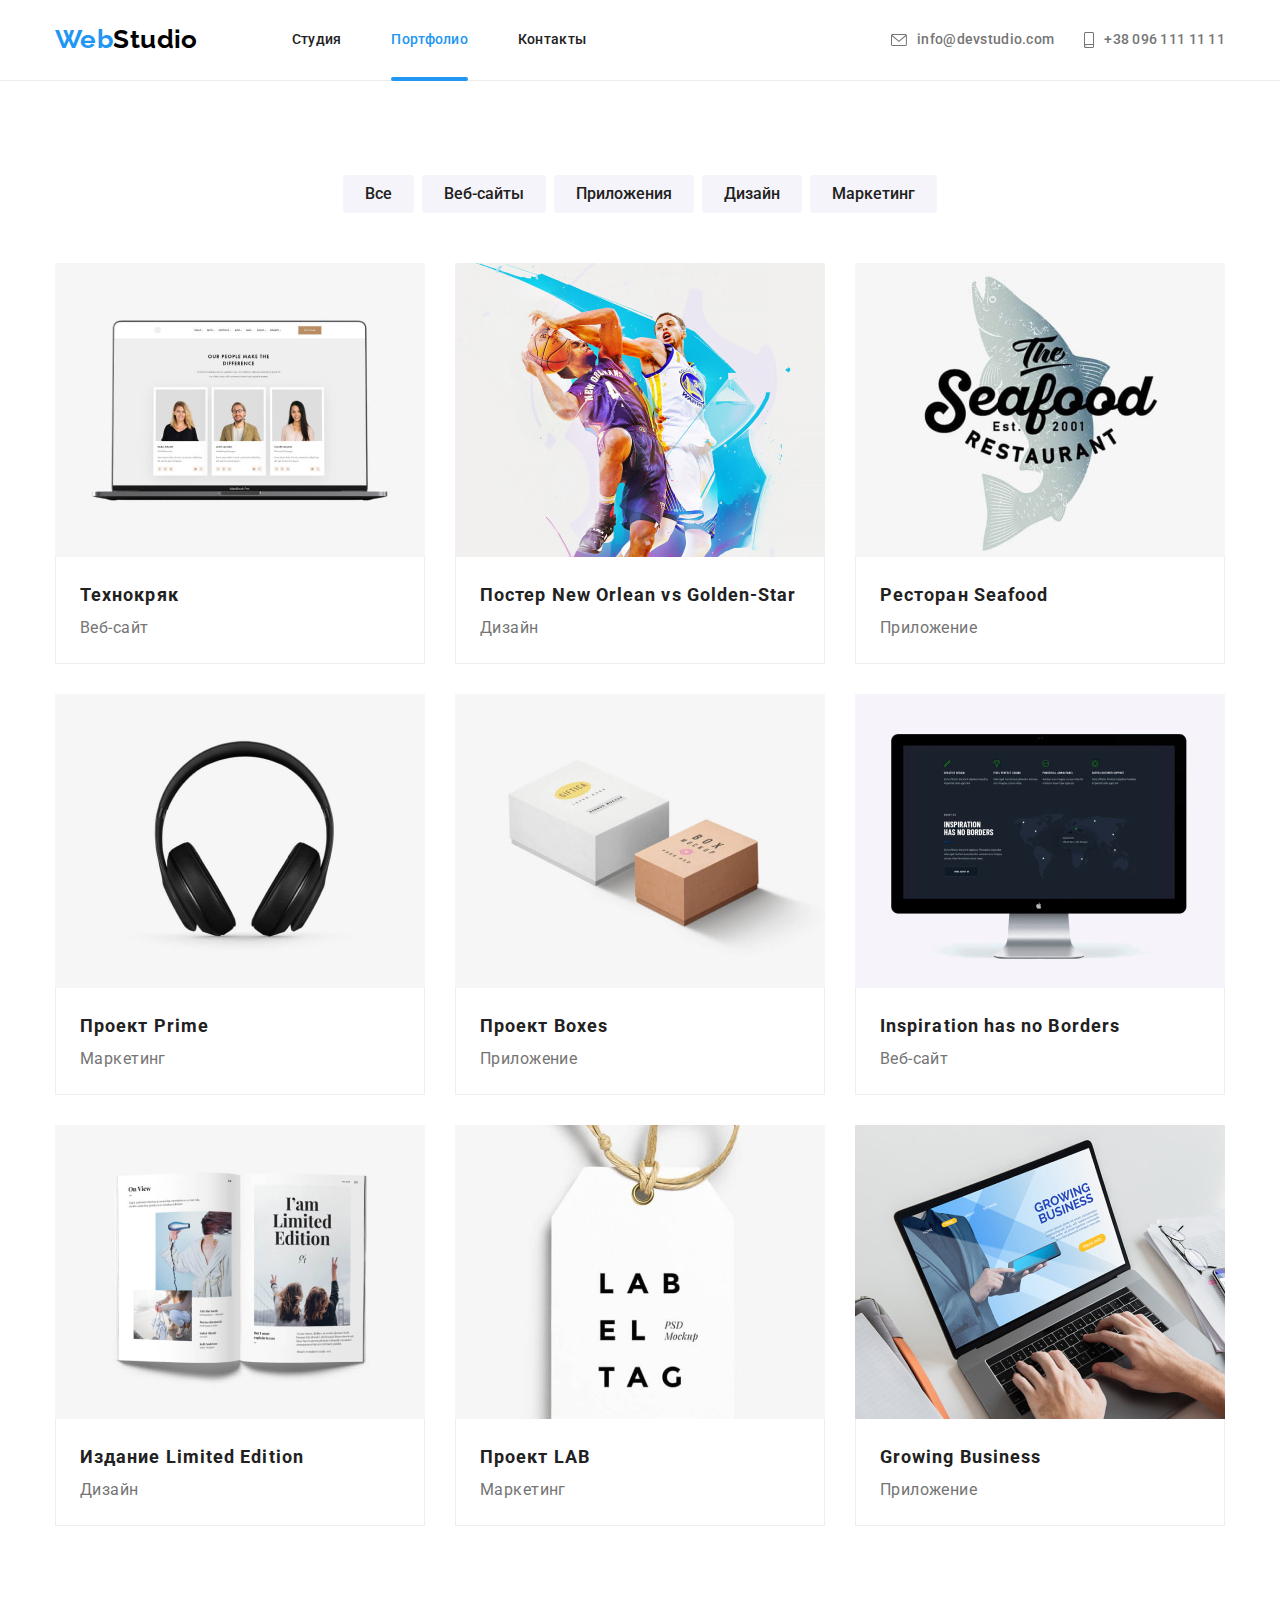
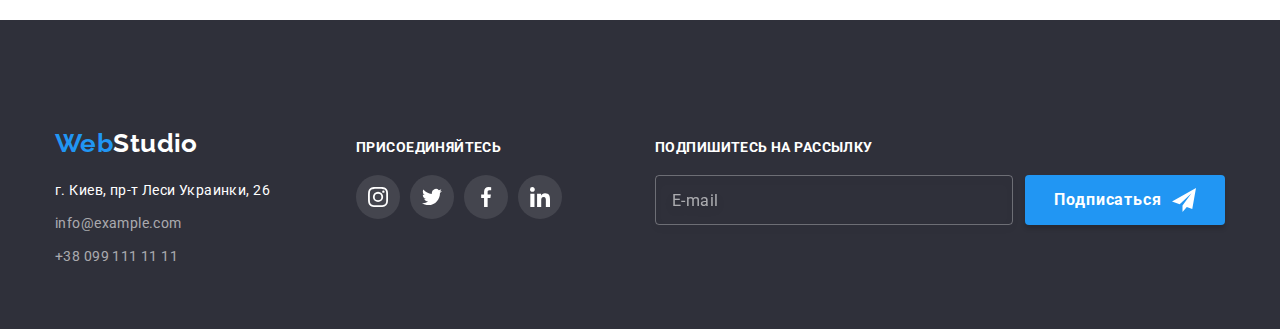
==== portfolio.html @ 142574bc "Initial commit" ====
<!DOCTYPE html>
<html lang="ru">
<head>
    <meta charset="UTF-8">
    <meta http-equiv="X-UA-Compatible" content="IE=edge">
    <meta name="viewport" content="width=device-width, initial-scale=1.0">
    <title>Portfolio</title>

    <link rel="preconnect" href="https://fonts.googleapis.com">
    <link rel="preconnect" href="https://fonts.gstatic.com" crossorigin>
    <link href="https://fonts.googleapis.com/css2?family=Raleway:wght@700&family=Roboto:wght@400;500;700;900&display=swap"
        rel="stylesheet">
    <link rel="stylesheet" href="https://cdnjs.cloudflare.com/ajax/libs/modern-normalize/1.1.0/modern-normalize.min.css">
    <link rel="stylesheet" href="./css/main.min.css">
</head>
<body>
        <!-- Header -->
        <header class="page-header">
            <div class="container">
                <nav class="nav">
                    <a href="./" class="logo" lang="en"><span class="logo__accent">Web</span>Studio</a>
                    <!-- modile modal -->
                    <button class="menu-button is-open" type="button" aria-expanded="false" aria-controls="menu-container"
                        data-menu-button>
                        <svg width="40" height="40" aria-label="переключатель мобильного меню">
                            <use class="icon-cross" href="./images/icons.svg#icon-menu"></use>
                            <use class="icon-menu" href="./images/icons.svg#icon-cross"></use>
                        </svg>
                    </button>
        
                    <div class="menu-container" id="menu-container" data-menu>
                        <ul class="site-nav">
                            <li class="site-nav__item"><a href="./" class="site-nav__link">Студия</a>
                            </li>
                            <li class="site-nav__item"><a href="./portfolio.html" class="site-nav__link site-nav__link--active">Портфолио</a></li>
                            <li class="site-nav__item"><a href="" class="site-nav__link">Контакты</a></li>
                        </ul>
                        <!-- Contact-navigation -->
                        <ul class="contact-nav">
                            <li class="contact-nav__item">
                                <a href="tel:+380961111111" class="contact-nav__link">
                                    <svg class="contact-nav__icon" width="10" height="16">
                                        <use href="./images/icons.svg#icon-smartphone"></use>
                                    </svg>
                                    +38 096 111 11 11
                                </a>
                            </li>
                            <li class="contact-nav__item">
                                <a href="mailto:info@devstudio.com" class="contact-nav__link">
                                    <svg class="contact-nav__icon" width="16" height="12">
                                        <use href="./images/icons.svg#icon-envelope"></use>
                                    </svg>
                                    info@devstudio.com
                                </a>
                            </li>
        
                        </ul>
        
                        <!-- Mobile social navigation -->
                        <ul class="mobile-social-nav">
                            <li class="mobile-social-nav__item">
                                <a class="mobile-social-nav__link" href="">Instagram</a>
                                <svg class="mobile-social-nav__line" width="1" height="22" fill="none"
                                    xmlns="http://www.w3.org/2000/svg">
                                    <path stroke="#212121" stroke-opacity=".2" d="M.5 0v22" />
                                </svg>
                            </li>
                            <li class="mobile-social-nav__item">
                                <a class="mobile-social-nav__link" href="">Twitter</a>
                                <svg class="mobile-social-nav__line" width="1" height="22" fill="none"
                                    xmlns="http://www.w3.org/2000/svg">
                                    <path stroke="#212121" stroke-opacity=".2" d="M.5 0v22" />
                                </svg>
                            </li>
                            <li class="mobile-social-nav__item">
                                <a class="mobile-social-nav__link" href="">Facebook</a>
                                <svg class="mobile-social-nav__line" width="1" height="22" fill="none"
                                    xmlns="http://www.w3.org/2000/svg">
                                    <path stroke="#212121" stroke-opacity=".2" d="M.5 0v22" />
                                </svg>
                            </li>
                            <li class="mobile-social-nav__item">
                                <a class="mobile-social-nav__link" href="">LinkedIn</a>
        
                            </li>
                        </ul>
                    </div>
                </nav>
        
        
            </div>
        </header>
        
        
        <!-- Main -->
        <main>
            <section class="section">
                <div class="container">
                    <h2 class="section__title visually-hidden">Портфолио</h2>
                    
                    <!-- Filters -->
                    <ul class="filters">
                        <li class="filters__item"><button type="button" class="portfolio-button ">Все</button></li>
                        <li class="filters__item"><button type="button" class="portfolio-button">Веб-сайты</button></li>
                        <li class="filters__item"><button type="button" class="portfolio-button">Приложения</button></li>
                        <li class="filters__item"><button type="button" class="portfolio-button">Дизайн</button></li>
                        <li class="filters__item"><button type="button" class="portfolio-button">Маркетинг</button></li>
                    </ul>
                    
                    <!-- Projects -->
                    <!-- 1-3 -->
                    <ul class="portfolio">
                        <li class="portfolio__item">
                            <a href="" class="portfolio__link">
                                <div class="portfolio__thumb">
                                    <img srcset="
                                    ./images/portfolio/1-3/P1-370.jpg 370w,
                                    ./images/portfolio/1-3/P1-740.jpg 740w,
                                    ./images/portfolio/1-3/P1-354.jpg 354w,
                                    ./images/portfolio/1-3/P1-708.jpg 708w,
                                    ./images/portfolio/1-3/P1-450.jpg 450w,
                                    ./images/portfolio/1-3/P1-900.jpg 900w"
                                    src="./images/portfolio/1-3/P1-370.jpg" alt="Технокряк"
                                    sizes="(min-width:1200px) 370px, (min-width:768px) 354px,(min-width:480px) 450px, 100vw"
                                    class="portfolio__img"
                                    >

                                    <div class="portfolio__overlay">
                                        <p class="portfolio__content">Технокряк это современная площадка распространения коронавируса. Компании используют
                                            эту платформу для цифрового
                                            шпионажа и атак на защищённые сервера конкурентов.</p>
                                    </div>
                                </div>
                               

                                <div class="portfolio__meta">
                                    <h3 class="portfolio__name">Технокряк</h3>
                                    <p class="portfolio__branch">Веб-сайт</p>
                               </div>  
                            </a>
                        </li>
                        
                        <li class="portfolio__item">
                            <a href="" class="portfolio__link">
                                <div class="portfolio__thumb">
                                    <img srcset="
                                    ./images/portfolio/1-3/P2-370.jpg 370w,
                                    ./images/portfolio/1-3/P2-740.jpg 740w,
                                    ./images/portfolio/1-3/P2-354.jpg 354w,
                                    ./images/portfolio/1-3/P2-708.jpg 708w,
                                    ./images/portfolio/1-3/P2-450.jpg 450w,
                                    ./images/portfolio/1-3/P2-900.jpg 900w"
                                    src="./images/portfolio/1-3/P2-370.jpg" alt="Постер New Orlean vs Golden Star"
                                    sizes="(min-width:1200px) 370px, (min-width:768px) 354px,(min-width:480px) 450px, 100vw"
                                    class="portfolio__img"
                                    >

                                    <div class="portfolio__overlay">
                                        <p class="portfolio__content">Постер New Orlean vs Golden Star</p>
                                    </div>
                                </div>

                                <div class="portfolio__meta">
                                    <h3 class="portfolio__name">Постер New Orlean vs Golden-Star</h3>
                                    <p class="portfolio__branch">Дизайн</p>
                                </div>
                            </a>
                        </li>

                        <li class="portfolio__item">
                            <a href="" class="portfolio__link">
                                <div class="portfolio__thumb">
                                    <img srcset="
                                    ./images/portfolio/1-3/P3-370.jpg 370w,
                                    ./images/portfolio/1-3/P3-740.jpg 740w,
                                    ./images/portfolio/1-3/P3-354.jpg 354w,
                                    ./images/portfolio/1-3/P3-708.jpg 708w,
                                    ./images/portfolio/1-3/P3-450.jpg 450w,
                                    ./images/portfolio/1-3/P3-900.jpg 900w"
                                    src="./images/portfolio/1-3/P3-370.jpg" alt="Ресторан Seafood"
                                    sizes="(min-width:1200px) 370px, (min-width:768px) 354px,(min-width:480px) 450px, 100vw"
                                    class="portfolio__img"
                                    >
                                    
                                    <div class="portfolio__overlay">
                                        <p class="portfolio__content">Ресторан Seafood</p>
                                    </div>
                                </div>

                                <div class="portfolio__meta">
                                    <h3 class="portfolio__name">Ресторан Seafood</h3>
                                    <p class="portfolio__branch">Приложение</p>
                                </div> 
                            </a>
                        </li>

                        <!-- 4-6 -->
                        <li class="portfolio__item">
                            <a href="" class="portfolio__link">
                                <div class="portfolio__thumb">
                                    <img srcset="
                                    ./images/portfolio/4-6/P4-370.jpg 370w,
                                    ./images/portfolio/4-6/P4-740.jpg 740w,
                                    ./images/portfolio/4-6/P4-354.jpg 354w,
                                    ./images/portfolio/4-6/P4-708.jpg 708w,
                                    ./images/portfolio/4-6/P4-450.jpg 450w,
                                    ./images/portfolio/4-6/P4-900.jpg 900w"
                                    src="./images/portfolio/4-6/P4-370.jpg" alt="Проект Prime"
                                    sizes="(min-width:1200px) 370px, (min-width:768px) 354px,(min-width:480px) 450px, 100vw"
                                    class="portfolio__img"
                                    >
                                    
                                    <div class="portfolio__overlay">
                                        <p class="portfolio__content">Проект Prime</p>
                                    </div>
                                </div>

                                <div class="portfolio__meta">
                                    <h3 class="portfolio__name">Проект Prime</h3>
                                    <p class="portfolio__branch">Маркетинг</p>
                                </div>
                            </a>
                        </li>

                        <li class="portfolio__item">
                            <a href="" class="portfolio__link">
                                <div class="portfolio__thumb">
                                    <img srcset="
                                    ./images/portfolio/4-6/P5-370.jpg 370w,
                                    ./images/portfolio/4-6/P5-740.jpg 740w,
                                    ./images/portfolio/4-6/P5-354.jpg 354w,
                                    ./images/portfolio/4-6/P5-708.jpg 708w,
                                    ./images/portfolio/4-6/P5-450.jpg 450w,
                                    ./images/portfolio/4-6/P5-900.jpg 900w"
                                    src="./images/portfolio/4-6/P5-370.jpg" alt="Проект Boxes"
                                    sizes="(min-width:1200px) 370px, (min-width:768px) 354px,(min-width:480px) 450px, 100vw"
                                    class="portfolio__img"
                                    >
                                    
                                    <div class="portfolio__overlay">
                                        <p class="portfolio__content">Проект Boxes</p>
                                    </div>
                                </div>

                                <div class="portfolio__meta">
                                    <h3 class="portfolio__name">Проект Boxes</h3>
                                    <p class="portfolio__branch">Приложение</p>
                                </div>
                            </a>
                        </li>

                        <li class="portfolio__item">
                            <a href="" class="portfolio__link">
                                <div class="portfolio__thumb">
                                    <img srcset="
                                    ./images/portfolio/4-6/P6-370.jpg 370w,
                                    ./images/portfolio/4-6/P6-740.jpg 740w,
                                    ./images/portfolio/4-6/P6-354.jpg 354w,
                                    ./images/portfolio/4-6/P6-708.jpg 708w,
                                    ./images/portfolio/4-6/P6-450.jpg 450w,
                                    ./images/portfolio/4-6/P6-900.jpg 900w"
                                    src="./images/portfolio/4-6/P6-370.jpg" alt="Inspiration has no Borders"
                                    sizes="(min-width:1200px) 370px, (min-width:768px) 354px,(min-width:480px) 450px, 100vw"
                                    class="portfolio__img"
                                    >
                                    
                                    <div class="portfolio__overlay">
                                        <p class="portfolio__content">Inspiration has no Borders</p>
                                    </div>
                                </div>

                                <div class="portfolio__meta">
                                    <h3 class="portfolio__name">Inspiration has no Borders</h3>
                                    <p class="portfolio__branch">Веб-сайт</p>
                                </div>
                            </a>
                        </li>

                        <!-- 7-9 -->
                        <li class="portfolio__item">
                            <a href="" class="portfolio__link">
                                <div class="portfolio__thumb">
                                    <img srcset="
                                    ./images/portfolio/7-9/P7-370.jpg 370w,
                                    ./images/portfolio/7-9/P7-740.jpg 740w,
                                    ./images/portfolio/7-9/P7-354.jpg 354w,
                                    ./images/portfolio/7-9/P7-708.jpg 708w,
                                    ./images/portfolio/7-9/P7-450.jpg 450w,
                                    ./images/portfolio/7-9/P7-900.jpg 900w"
                                    src="./images/portfolio/7-9/P7-370.jpg" alt="Издание Limited Edition"
                                    sizes="(min-width:1200px) 370px, (min-width:768px) 354px,(min-width:480px) 450px, 100vw"
                                    class="portfolio__img"
                                    >
                                    
                                    <div class="portfolio__overlay">
                                        <p class="portfolio__content">Издание Limited Edition</p>
                                    </div>
                                </div>

                                <div class="portfolio__meta">
                                    <h3 class="portfolio__name">Издание Limited Edition</h3>
                                    <p class="portfolio__branch">Дизайн</p>
                                </div>
                            </a>
                        </li>

                        <li class="portfolio__item">
                            <a href="" class="portfolio__link">
                                <div class="portfolio__thumb">
                                    <img srcset="
                                    ./images/portfolio/7-9/P8-370.jpg 370w,
                                    ./images/portfolio/7-9/P8-740.jpg 740w,
                                    ./images/portfolio/7-9/P8-354.jpg 354w,
                                    ./images/portfolio/7-9/P8-708.jpg 708w,
                                    ./images/portfolio/7-9/P8-450.jpg 450w,
                                    ./images/portfolio/7-9/P8-900.jpg 900w"
                                    src="./images/portfolio/7-9/P8-370.jpg" alt="Проект LAB"
                                    sizes="(min-width:1200px) 370px, (min-width:768px) 354px,(min-width:480px) 450px, 100vw"
                                    class="portfolio__img"
                                    >
                                    
                                    <div class="portfolio__overlay">
                                        <p class="portfolio__content">Проект LAB</p>
                                    </div>
                                </div>

                                <div class="portfolio__meta">
                                    <h3 class="portfolio__name">Проект LAB</h3>
                                    <p class="portfolio__branch">Маркетинг</p>
                                </div>
                            </a>
                        </li>

                        <li class="portfolio__item">
                            <a href="" class="portfolio__link">
                                <div class="portfolio__thumb">
                                    <img srcset="
                                    ./images/portfolio/7-9/P9-370.jpg 370w,
                                    ./images/portfolio/7-9/P9-740.jpg 740w,
                                    ./images/portfolio/7-9/P9-354.jpg 354w,
                                    ./images/portfolio/7-9/P9-708.jpg 708w,
                                    ./images/portfolio/7-9/P9-450.jpg 450w,
                                    ./images/portfolio/7-9/P9-900.jpg 900w"
                                    src="./images/portfolio/7-9/P9-370.jpg" alt="Growing Business"
                                    sizes="(min-width:1200px) 370px, (min-width:768px) 354px,(min-width:480px) 450px, 100vw"
                                    class="portfolio__img"
                                    >
                                    
                                    <div class="portfolio__overlay">
                                        <p class="portfolio__content">Growing Business</p>
                                    </div>
                                </div>

                                <div class="portfolio__meta">
                                    <h3 class="portfolio__name">Growing Business</h3>
                                    <p class="portfolio__branch">Приложение</p>
                                </div>
                            </a>
                        </li>
                    </ul>
                </div>
             </section>
        </main>
        
        <!-- Footer -->
        <footer class="page-footer">
            <div class="container page-footer__container">
                <!-- Column-1 -->
                <div class="footer-column-address">
                    <a href="./" class="logo logo--inverse" lang="en">
                        <span class="logo__accent">Web</span>Studio
                    </a>
        
                    <address class="address">
                        <ul class="address__list">
                            <li class="address__item"><a href="https://goo.gl/maps/2UURq9KAm3fEJeZc8" target="_blank"
                                    rel="noopener noreferrer" class="address__link">г. Киев, пр-т Леси Украинки, 26</a></li>
                            <li class="address__item"><a href="mailto:info@example.com"
                                    class="address__link">info@example.com</a></li>
                            <li class="address__item"><a href="tel:+380991111111" class="address__link">+38 099 111 11 11</a>
                            </li>
                        </ul>
                    </address>
                </div>
                <!-- Column-2 -->
                <div class="footer-column-social">
                    <h2 class="footer-column__title">присоединяйтесь</h2>
                    <ul class="social-connect">
                        <!-- instagram -->
                        <li class="social-connect__item social-connect__item--darkmode">
                            <a href="" class="social-connect__link">
                                <svg class="social-connect__icon social-connect__icon--darkmode" width="20" height="20">
                                    <use href="./images/icons.svg#icon-instagram"></use>
                                </svg>
                            </a>
                        </li>
                        <!-- twitter -->
                        <li class="social-connect__item social-connect__item--darkmode">
                            <a href="" class="social-connect__link">
                                <svg class="social-connect__icon social-connect__icon--darkmode" width="20" height="20">
                                    <use href="./images/icons.svg#icon-twitter"></use>
                                </svg>
                            </a>
                        </li>
                        <!-- facebook -->
                        <li class="social-connect__item social-connect__item--darkmode">
                            <a href="" class="social-connect__link">
                                <svg class="social-connect__icon social-connect__icon--darkmode" width="20" height="20">
                                    <use href="./images/icons.svg#icon-facebook"></use>
                                </svg>
                            </a>
                        </li>
                        <!-- linkedin -->
                        <li class="social-connect__item social-connect__item--darkmode">
                            <a href="" class="social-connect__link">
                                <svg class="social-connect__icon social-connect__icon--darkmode" width="20" height="20">
                                    <use href="./images/icons.svg#icon-linkedin"></use>
                                </svg>
                            </a>
                        </li>
                    </ul>
                </div>
                <!-- Column-3 -->
                <div class="footer-column-form">
                    <h2 class="footer-column__title">Подпишитесь на рассылку</h2>
                    <form class="footer-form">
                        <label class="footer-form__field">
                            <input type="email" class="footer-form__input" name="E-mail" placeholder="E-mail">
                            <span class="footer-form__label visually-hidden">E-mail</span>
                        </label>
                        <button type="submit" class="form-button footer__form-button">
                            <span>Подписаться</span>
                            <svg class="form-button__icon form-button__icon--apend" width="24" height="24">
                                <use href="./images/icons.svg#icon-footer-form-send"></use>
                            </svg>
                        </button>
                    </form>
                </div>
            </div>
        </footer>
        <script src="./menu.js"></script>
</body>
</html>
---- css/main.min.css ----
body{font-family:Roboto,sans-serif;font-size:14px;line-height:1.71;letter-spacing:0.03em;color:#757575;background-color:#fff}h1,h2,h3,p{margin:0}img{display:block;min-width:100%;height:auto}.container{margin:0 auto;padding:0 15px}@media screen and (min-width: 480px){.container{width:480px}}@media screen and (min-width: 768px){.container{width:768px}}@media screen and (min-width: 1200px){.container{width:1200px}}.form-button,.menu-button,.modal__close-button,.portfolio-button{display:inline-block;font-family:inherit;cursor:pointer;border:none;border-radius:4px}.social-connect,.site-nav,.contact-nav,.mobile-social-nav,.features,.services,.team-card-set,.clients,.filters,.portfolio,.address__list{list-style:none;margin:0;padding:0}.social-connect__link,.site-nav__link,.contact-nav__link,.mobile-social-nav__link,.portfolio__link,.address__link{text-decoration:none;color:inherit}.visually-hidden{position:absolute;white-space:nowrap;width:1px;height:1px;overflow:hidden;border:0;padding:0;clip:rect(0 0 0 0);-webkit-clip-path:inset(50%);clip-path:inset(50%);margin:-1px}.form-button{margin-right:auto;margin-left:auto;padding:0;width:200px;height:50px;font-weight:700;font-size:16px;line-height:1.88;letter-spacing:0.06em;-webkit-box-shadow:0px 4px 4px rgba(0,0,0,0.15);box-shadow:0px 4px 4px rgba(0,0,0,0.15);color:#fff;background:#2196f3;-webkit-transition:background-color 250ms cubic-bezier(0.4, 0, 0.2, 1);transition:background-color 250ms cubic-bezier(0.4, 0, 0.2, 1)}.form-button:hover,.form-button:focus{background-color:#188ce8}.form-button--apend{margin-left:12px}.form-button--prepend{margin-right:12px}.form-button__icon{width:24px;height:24px;fill:#ffffff}.form-button__icon--prepend{margin-right:10px}.form-button__icon--apend{margin-left:10px}.social-connect{display:-webkit-box;display:-ms-flexbox;display:flex;-webkit-box-pack:center;-ms-flex-pack:center;justify-content:center}.social-connect__item{border-radius:50%;background-color:#fff;-webkit-transition:background-color 250ms cubic-bezier(0.4, 0, 0.2, 1);transition:background-color 250ms cubic-bezier(0.4, 0, 0.2, 1)}.social-connect__item:not(:last-child){margin-right:10px}.social-connect__item--darkmode{background-color:rgba(255,255,255,0.1)}.social-connect__item:hover,.social-connect__item:focus{background-color:#2196f3}.social-connect__link{display:block;height:100%;padding:12px}.social-connect__icon{display:block;fill:#afb1b8;-webkit-transition:fill 250ms cubic-bezier(0.4, 0, 0.2, 1);transition:fill 250ms cubic-bezier(0.4, 0, 0.2, 1)}.social-connect__icon--darkmode{fill:#ffffff}.social-connect__item:hover .social-connect__icon,.social-connect__item:focus .social-connect__icon{fill:#ffffff}.page-header{position:relative;border-bottom:1px solid #ececec;background-color:#fff}@media screen and (max-width: 767px){.nav{display:-webkit-box;display:-ms-flexbox;display:flex;-webkit-box-align:center;-ms-flex-align:center;align-items:center;height:60px}}@media screen and (min-width: 768px){.nav{display:-webkit-box;display:-ms-flexbox;display:flex;-webkit-box-align:center;-ms-flex-align:center;align-items:center}}.menu-button{display:block;padding:0;margin-left:auto;background-color:transparent;z-index:998}@media screen and (min-width: 768px){.menu-button{display:none}}.menu-button .icon-cross{display:none}.menu-button.is-open .icon-cross{display:block}.menu-button.is-open .icon-menu{display:none}@media screen and (max-width: 767px){.menu-container{display:none;position:absolute;top:0;left:0;width:100%;padding:48px 15px 48px 40px;background-color:#fff}.menu-container.is-open{display:block;z-index:996}}@media screen and (min-width: 768px){.menu-container{display:-webkit-box;display:-ms-flexbox;display:flex;-webkit-box-align:center;-ms-flex-align:center;align-items:center;margin-left:auto}}@media screen and (max-width: 767px){.site-nav{margin-bottom:302px}}@media screen and (min-width: 768px){.site-nav{display:-webkit-box;display:-ms-flexbox;display:flex}}@media screen and (max-width: 767px){.site-nav__item:not(:last-child){margin-bottom:32px}}@media screen and (min-width: 768px){.site-nav__item:not(:last-child){margin-right:50px}}.site-nav__link{display:block;font-weight:500;letter-spacing:0.02em;color:#212121;-webkit-transition:color 250ms cubic-bezier(0.4, 0, 0.2, 1);transition:color 250ms cubic-bezier(0.4, 0, 0.2, 1)}@media screen and (max-width: 767px){.site-nav__link{font-size:40px;line-height:1.18}}@media screen and (min-width: 768px){.site-nav__link{padding:32px 0;font-size:14px;line-height:1.14}}.site-nav__link:hover,.site-nav__link:focus{color:#2196f3}.site-nav__link--active{position:relative;color:#2196f3}@media screen and (min-width: 768px){.site-nav__link--active::after{position:absolute;bottom:-1px;left:0;content:'';min-width:100%;height:4px;background-color:#2196f3;border-radius:2px}}@media screen and (max-width: 767px){.contact-nav{margin-bottom:64px;margin-left:auto}}@media screen and (min-width: 768px){.contact-nav{display:-webkit-box;display:-ms-flexbox;display:flex;-webkit-box-orient:vertical;-webkit-box-direction:reverse;-ms-flex-direction:column-reverse;flex-direction:column-reverse;margin-left:84px}}@media screen and (min-width: 1200px){.contact-nav{-webkit-box-orient:horizontal;-webkit-box-direction:reverse;-ms-flex-direction:row-reverse;flex-direction:row-reverse;margin-left:305px}}@media screen and (max-width: 767px){.contact-nav__item:first-child{margin-bottom:32px}.contact-nav__item:first-child .contact-nav__link{color:#2196f3;font-size:34px;line-height:1.18}}@media screen and (min-width: 768px) and (max-width: 1199px){.contact-nav__item:first-child{margin-top:10px}}@media screen and (min-width: 1200px){.contact-nav__item:first-child{margin-left:30px}}.contact-nav__link{font-weight:500;letter-spacing:0.02em;-webkit-transition:color 250ms cubic-bezier(0.4, 0, 0.2, 1);transition:color 250ms cubic-bezier(0.4, 0, 0.2, 1)}@media screen and (max-width: 767px){.contact-nav__link{font-size:24px;line-height:1.17}}@media screen and (min-width: 768px){.contact-nav__link{display:-webkit-box;display:-ms-flexbox;display:flex;-webkit-box-align:center;-ms-flex-align:center;align-items:center;font-size:14px;line-height:1.14}}.contact-nav__link:hover,.contact-nav__link:focus{color:#2196f3}.contact-nav__icon{display:block;margin-right:10px;fill:currentColor}@media screen and (max-width: 767px){.contact-nav__icon{display:none}}.mobile-social-nav{display:-webkit-box;display:-ms-flexbox;display:flex}@media screen and (min-width: 768px){.mobile-social-nav{display:none}}.mobile-social-nav__item{display:-webkit-box;display:-ms-flexbox;display:flex;-webkit-box-align:center;-ms-flex-align:center;align-items:center}.mobile-social-nav__line{margin-right:10px;margin-left:10px}.mobile-social-nav__link{font-style:normal;font-weight:500;font-size:18px;line-height:1.22;letter-spacing:0.02em;color:#2196f3}.logo{display:inline-block;font-family:Raleway,sans-serif;font-weight:700;font-size:26px;line-height:1.2;text-decoration:none;color:#000000}.logo--inverse{color:#ffffff}.logo__accent{color:#2196f3}.hero{padding:118px 0;text-align:center;background-color:#2f303a}@media screen and (min-width: 1200px){.hero{padding:200px 0}}.hero__overlay{margin:0 auto;background-image:-webkit-gradient(linear, left top, right top, from(rgba(47,48,58,0.4)), to(rgba(47,48,58,0.4))),url(../images/hero/hero-480.jpg);background-image:linear-gradient(to right, rgba(47,48,58,0.4), rgba(47,48,58,0.4)),url(../images/hero/hero-480.jpg);background-repeat:no-repeat;background-position:center;background-size:cover}@media screen and (min-device-pixel-ratio: 2), screen and (-webkit-min-device-pixel-ratio: 2), screen and (min-resolution: 192dpi), screen and (min-resolution: 2dppx){.hero__overlay{background-image:-webkit-gradient(linear, left top, right top, from(rgba(47,48,58,0.4)), to(rgba(47,48,58,0.4))),url(../images/hero/hero-480@2x.jpg);background-image:linear-gradient(to right, rgba(47,48,58,0.4), rgba(47,48,58,0.4)),url(../images/hero/hero-480@2x.jpg)}}@media screen and (min-width: 480px){.hero__overlay{max-width:768px;background-image:-webkit-gradient(linear, left top, right top, from(rgba(47,48,58,0.4)), to(rgba(47,48,58,0.4))),url(../images/hero/hero-768.jpg);background-image:linear-gradient(to right, rgba(47,48,58,0.4), rgba(47,48,58,0.4)),url(../images/hero/hero-768.jpg)}}@media screen and (min-width: 480px) and (min-device-pixel-ratio: 2), screen and (min-width: 480px) and (-webkit-min-device-pixel-ratio: 2), screen and (min-width: 480px) and (min-resolution: 192dpi), screen and (min-width: 480px) and (min-resolution: 2dppx){.hero__overlay{background-image:-webkit-gradient(linear, left top, right top, from(rgba(47,48,58,0.4)), to(rgba(47,48,58,0.4))),url(../images/hero/hero-768@2x.jpg);background-image:linear-gradient(to right, rgba(47,48,58,0.4), rgba(47,48,58,0.4)),url(../images/hero/hero-768@2x.jpg)}}@media screen and (min-width: 768px){.hero__overlay{max-width:1600px;background-image:-webkit-gradient(linear, left top, right top, from(rgba(47,48,58,0.4)), to(rgba(47,48,58,0.4))),url(../images/hero/hero-1200.jpg);background-image:linear-gradient(to right, rgba(47,48,58,0.4), rgba(47,48,58,0.4)),url(../images/hero/hero-1200.jpg)}}@media screen and (min-width: 768px) and (min-device-pixel-ratio: 2), screen and (min-width: 768px) and (-webkit-min-device-pixel-ratio: 2), screen and (min-width: 768px) and (min-resolution: 192dpi), screen and (min-width: 768px) and (min-resolution: 2dppx){.hero__overlay{background-image:-webkit-gradient(linear, left top, right top, from(rgba(47,48,58,0.4)), to(rgba(47,48,58,0.4))),url(../images/hero/hero-1200@2x.jpg);background-image:linear-gradient(to right, rgba(47,48,58,0.4), rgba(47,48,58,0.4)),url(../images/hero/hero-1200@2x.jpg)}}.hero__title{margin-bottom:30px;margin-right:auto;margin-left:auto;max-width:360px;font-weight:900;font-size:26px;line-height:1.62;letter-spacing:0.06em;text-transform:uppercase;color:#ffffff}@media screen and (min-width: 1200px){.hero__title{max-width:696px;font-size:44px;line-height:1.36}}.backdrop{position:fixed;left:0;top:0;width:100%;height:100%;background-color:rgba(0,0,0,0.2);opacity:1;-webkit-transition:opacity 250ms cubic-bezier(0.4, 0, 0.2, 1);transition:opacity 250ms cubic-bezier(0.4, 0, 0.2, 1);z-index:999;overflow-y:scroll}.modal{position:relative;left:50%;top:50%;-webkit-transform:translate(-50%, -50%) scale(1);transform:translate(-50%, -50%) scale(1);width:calc(100% - 30px);background-color:#fff;border-radius:4px;-webkit-box-shadow:0px 1px 3px rgba(0,0,0,0.12),0px 1px 1px rgba(0,0,0,0.14),0px 2px 1px rgba(0,0,0,0.2);box-shadow:0px 1px 3px rgba(0,0,0,0.12),0px 1px 1px rgba(0,0,0,0.14),0px 2px 1px rgba(0,0,0,0.2);opacity:1;-webkit-transition:opacity 250ms cubic-bezier(0.4, 0, 0.2, 1),-webkit-transform 250ms cubic-bezier(0.4, 0, 0.2, 1);transition:opacity 250ms cubic-bezier(0.4, 0, 0.2, 1),-webkit-transform 250ms cubic-bezier(0.4, 0, 0.2, 1);transition:transform 250ms cubic-bezier(0.4, 0, 0.2, 1),opacity 250ms cubic-bezier(0.4, 0, 0.2, 1);transition:transform 250ms cubic-bezier(0.4, 0, 0.2, 1),opacity 250ms cubic-bezier(0.4, 0, 0.2, 1),-webkit-transform 250ms cubic-bezier(0.4, 0, 0.2, 1)}@media screen and (min-width: 480px){.modal{width:450px}}@media screen and (min-width: 1200px){.modal{width:528px}}.backdrop.is-hidden .modal{-webkit-transform:translate(-50%, -50%) scale(0.5);transform:translate(-50%, -50%) scale(0.5);opacity:0}.backdrop.is-hidden{opacity:0;visibility:hidden;pointer-events:none}.modal__close-button{position:absolute;right:8px;top:8px;width:30px;height:30px;padding:6px;fill:#000;background-color:transparent;border:1px solid rgba(0,0,0,0.1);border-radius:50%;-webkit-transition:fill 250ms cubic-bezier(0.4, 0, 0.2, 1);transition:fill 250ms cubic-bezier(0.4, 0, 0.2, 1)}.modal__close-button:hover,.modal__close-button:focus{fill:#2196f3}.modal__close-icon{width:100%;height:100%}.form{padding:40px;text-align:center}.form__title{margin-bottom:30px;font-size:20px;line-height:1.5;color:#212121}@media screen and (min-width: 1200px){.form__title{line-height:1.15}}.form__field{position:relative;display:block;margin-bottom:28px;letter-spacing:0.01em}.form__field--end{margin-bottom:20px}.form__label{position:absolute;left:0;top:0;-webkit-transform:translateY(calc(-1 * (100% + 4px)));transform:translateY(calc(-1 * (100% + 4px)));font-size:12px;line-height:1.17}.form__input,.form__textarea{width:100%;height:40px;margin:0;padding-left:42px;padding-right:16px;font-size:14px;line-height:1.14;letter-spacing:0.01em;border:1px solid rgba(33,33,33,0.2);border-radius:4px;color:#212121;-webkit-transition:border 250ms cubic-bezier(0.4, 0, 0.2, 1);transition:border 250ms cubic-bezier(0.4, 0, 0.2, 1)}.form__input:focus-visible,.form__textarea:focus-visible{outline:1px solid #2196f3}.form__field:hover .form__input,.form__field:hover .form__textarea,.form__field:focus .form__input,.form__field:focus .form__textarea{border:1px solid #2196f3}.form__textarea{resize:none;height:120px;padding:12px 16px}.form__textarea::-webkit-input-placeholder{color:rgba(117,117,117,0.5)}.form__textarea:-ms-input-placeholder{color:rgba(117,117,117,0.5)}.form__textarea::-ms-input-placeholder{color:rgba(117,117,117,0.5)}.form__textarea::placeholder{color:rgba(117,117,117,0.5)}.form__icon{position:absolute;top:50%;left:15px;-webkit-transform:translateY(-50%);transform:translateY(-50%);fill:#212121;-webkit-transition:fill 250ms cubic-bezier(0.4, 0, 0.2, 1);transition:fill 250ms cubic-bezier(0.4, 0, 0.2, 1)}.form__field:hover .form__icon,.form__field:focus .form__icon{fill:#2196f3}.form__input:focus-visible+.form__icon,.form__textarea:focus-visible+.form__icon{fill:#2196f3}.checkbox__field{display:-webkit-box;display:-ms-flexbox;display:flex;-webkit-box-align:center;-ms-flex-align:center;align-items:center;-webkit-box-pack:center;-ms-flex-pack:center;justify-content:center;margin-bottom:30px}.checkbox{position:absolute;white-space:nowrap;width:1px;height:1px;overflow:hidden;border:0;padding:0;clip:rect(0 0 0 0);-webkit-clip-path:inset(50%);clip-path:inset(50%);margin:-1px}.checkbox__icon{position:relative;display:block;width:16px;height:15px;border:2px solid #212121;border-radius:2px;-webkit-transition:border-color 250ms cubic-bezier(0.4, 0, 0.2, 1);transition:border-color 250ms cubic-bezier(0.4, 0, 0.2, 1)}.icon-checked{position:absolute;left:-2px;top:-2px;opacity:0;-webkit-transition:opacity 250ms cubic-bezier(0.4, 0, 0.2, 1);transition:opacity 250ms cubic-bezier(0.4, 0, 0.2, 1)}.checkbox:checked+.checkbox__icon .icon-checked{opacity:1}.checkbox:checked+.checkbox__icon{border-color:#2196f3}.checkbox__label{margin-left:8px;font-size:12px;line-height:1.17}.checkbox__link{color:#2196f3;font-size:12px;line-height:1.17;-webkit-text-decoration-line:underline;text-decoration-line:underline}.section{padding:60px 0}@media screen and (min-width: 1200px){.section{padding:94px 0}}.section__title{margin-bottom:50px;font-size:36px;line-height:1.167;text-align:center;color:#212121}.features__section{padding-bottom:0}@media screen and (min-width: 768px){.features{display:-webkit-box;display:-ms-flexbox;display:flex;-ms-flex-wrap:wrap;flex-wrap:wrap;margin-left:calc(-1 * 30px);margin-top:calc(-1 * 30px)}}@media screen and (min-width: 768px){.features__item{-ms-flex-preferred-size:calc(100% / 2 - 30px);flex-basis:calc(100% / 2 - 30px);margin-left:30px;margin-top:30px}}@media screen and (min-width: 1200px){.features__item{-ms-flex-preferred-size:calc(100% / 4 - 30px);flex-basis:calc(100% / 4 - 30px);margin-left:30px;margin-top:30px}}@media screen and (max-width: 768px){.features__item{margin-bottom:30px}}.features__icon-bgc{display:-webkit-box;display:-ms-flexbox;display:flex;-webkit-box-pack:center;-ms-flex-pack:center;justify-content:center;-webkit-box-align:center;-ms-flex-align:center;align-items:center;height:120px;margin-bottom:30px;background-color:#f5f4fa}.features__icon{width:70px;height:70px}.features__title{margin-bottom:10px;font-size:14px;line-height:1.14;text-transform:uppercase;color:#212121}@media screen and (max-width: 767px){.features__title{text-align:center}}@media screen and (max-width: 1199px){.services__section{display:none}}.services{display:-webkit-box;display:-ms-flexbox;display:flex}.services__item{position:relative;text-align:center}.services__item:not(:last-child){margin-right:30px}.services__item::before{position:absolute;bottom:0;left:0;content:'';display:inline-block;min-height:70px;width:100%;padding:27px 0;background-color:rgba(47,48,58,0.8)}.services__name{position:absolute;bottom:0;left:0;display:block;width:100%;padding:27px 0;font-weight:700;line-height:1.14;text-transform:uppercase;text-align:center;color:#ffffff}.team__section{background-color:#f5f4fa}@media screen and (min-width: 768px){.team-card-set{display:-webkit-box;display:-ms-flexbox;display:flex;-ms-flex-wrap:wrap;flex-wrap:wrap;margin-left:calc(-1 * 30px);margin-top:calc(-1 * 30px)}}.team-member{background-color:#fff;-webkit-box-shadow:0px 1px 3px rgba(0,0,0,0.12),0px 1px 1px rgba(0,0,0,0.14),0px 2px 1px rgba(0,0,0,0.2);box-shadow:0px 1px 3px rgba(0,0,0,0.12),0px 1px 1px rgba(0,0,0,0.14),0px 2px 1px rgba(0,0,0,0.2);border-radius:0px 0px 4px 4px}@media screen and (max-width: 767px){.team-member{margin-bottom:30px}}@media screen and (min-width: 768px){.team-member{-ms-flex-preferred-size:calc(100% / 2 - 30px);flex-basis:calc(100% / 2 - 30px);margin-left:30px;margin-top:30px}}@media screen and (min-width: 1200px){.team-member{-ms-flex-preferred-size:calc(100% / 4 - 30px);flex-basis:calc(100% / 4 - 30px);margin-left:30px;margin-top:30px}}.team-member__meta{padding-top:30px;padding-bottom:30px}.team-member__name{margin-bottom:10px;font-weight:500;font-size:16px;line-height:1.19;text-align:center;color:#212121}.team-member__position{margin-bottom:16px;font-weight:400;font-size:16px;line-height:1.19;text-align:center}.clients{display:-webkit-box;display:-ms-flexbox;display:flex;-ms-flex-wrap:wrap;flex-wrap:wrap;margin-left:calc(-1 * 30px);margin-top:calc(-1 * 30px);-webkit-box-pack:center;-ms-flex-pack:center;justify-content:center}.clients__item{min-width:170px;height:92px}@media screen and (max-width: 767px){.clients__item{-ms-flex-preferred-size:calc(100% / 2 - 30px);flex-basis:calc(100% / 2 - 30px);margin-left:30px;margin-top:30px}}@media screen and (min-width: 768px){.clients__item{-ms-flex-preferred-size:calc(100% / 3 - 30px);flex-basis:calc(100% / 3 - 30px);margin-left:30px;margin-top:30px}}@media screen and (min-width: 1200px){.clients__item{-ms-flex-preferred-size:calc(100% / 6 - 30px);flex-basis:calc(100% / 6 - 30px);margin-left:30px;margin-top:30px}}.clients__link{display:-webkit-box;display:-ms-flexbox;display:flex;-webkit-box-pack:center;-ms-flex-pack:center;justify-content:center;-webkit-box-align:center;-ms-flex-align:center;align-items:center;height:92px;fill:#afb1b8;border:1px solid #afb1b8;border-radius:4px;-webkit-transition:border 250ms cubic-bezier(0.4, 0, 0.2, 1);transition:border 250ms cubic-bezier(0.4, 0, 0.2, 1)}.clients__link:hover,.clients__link:focus{border:1px solid #2196f3}.clients__icon{width:106px;height:60px;-webkit-transition:fill 250ms cubic-bezier(0.4, 0, 0.2, 1);transition:fill 250ms cubic-bezier(0.4, 0, 0.2, 1)}.clients__link:hover .clients__icon,.clients__link:focus .clients__icon{fill:#2196f3}.filters{display:-webkit-box;display:-ms-flexbox;display:flex;-ms-flex-wrap:wrap;flex-wrap:wrap;margin-bottom:50px}@media screen and (max-width: 767px){.filters{-ms-flex-line-pack:justify;align-content:space-between;height:91px}}@media screen and (min-width: 768px){.filters{-webkit-box-pack:center;-ms-flex-pack:center;justify-content:center}}.filters__item:not(:last-child){margin-right:8px}.portfolio-button{-ms-flex-negative:0;flex-shrink:0;padding:6px 22px;font-weight:500;font-size:16px;line-height:1.62;text-align:center;color:#212121;background-color:#f5f4fa;-webkit-transition:color 250ms cubic-bezier(0.4, 0, 0.2, 1),background-color 250ms cubic-bezier(0.4, 0, 0.2, 1),-webkit-box-shadow 250ms cubic-bezier(0.4, 0, 0.2, 1);transition:color 250ms cubic-bezier(0.4, 0, 0.2, 1),background-color 250ms cubic-bezier(0.4, 0, 0.2, 1),-webkit-box-shadow 250ms cubic-bezier(0.4, 0, 0.2, 1);transition:color 250ms cubic-bezier(0.4, 0, 0.2, 1),background-color 250ms cubic-bezier(0.4, 0, 0.2, 1),box-shadow 250ms cubic-bezier(0.4, 0, 0.2, 1);transition:color 250ms cubic-bezier(0.4, 0, 0.2, 1),background-color 250ms cubic-bezier(0.4, 0, 0.2, 1),box-shadow 250ms cubic-bezier(0.4, 0, 0.2, 1),-webkit-box-shadow 250ms cubic-bezier(0.4, 0, 0.2, 1)}.portfolio-button:hover,.portfolio-button:focus{color:#fff;background-color:#2196f3;-webkit-box-shadow:0px 3px 1px rgba(0,0,0,0.1),0px 1px 2px rgba(0,0,0,0.08),0px 2px 2px rgba(0,0,0,0.12);box-shadow:0px 3px 1px rgba(0,0,0,0.1),0px 1px 2px rgba(0,0,0,0.08),0px 2px 2px rgba(0,0,0,0.12)}@media screen and (min-width: 768px){.portfolio{display:-webkit-box;display:-ms-flexbox;display:flex;-ms-flex-wrap:wrap;flex-wrap:wrap;margin-left:calc(-1 * 30px);margin-top:calc(-1 * 30px)}}.portfolio__item{-webkit-transition:-webkit-box-shadow 250ms cubic-bezier(0.4, 0, 0.2, 1);transition:-webkit-box-shadow 250ms cubic-bezier(0.4, 0, 0.2, 1);transition:box-shadow 250ms cubic-bezier(0.4, 0, 0.2, 1);transition:box-shadow 250ms cubic-bezier(0.4, 0, 0.2, 1), -webkit-box-shadow 250ms cubic-bezier(0.4, 0, 0.2, 1)}@media screen and (max-width: 767px){.portfolio__item:not(:last-child){margin-bottom:30px}}@media screen and (min-width: 768px){.portfolio__item{-ms-flex-preferred-size:calc(100% / 2 - 30px);flex-basis:calc(100% / 2 - 30px);margin-left:30px;margin-top:30px}}@media screen and (min-width: 1200px){.portfolio__item{-ms-flex-preferred-size:calc(100% / 3 - 30px);flex-basis:calc(100% / 3 - 30px);margin-left:30px;margin-top:30px}}.portfolio__item:hover,.portfolio__itemfocus{-webkit-box-shadow:0px 1px 1px rgba(0,0,0,0.12),0px 4px 4px rgba(0,0,0,0.06),1px 4px 6px rgba(0,0,0,0.16);box-shadow:0px 1px 1px rgba(0,0,0,0.12),0px 4px 4px rgba(0,0,0,0.06),1px 4px 6px rgba(0,0,0,0.16)}.portfolio__thumb{position:relative;overflow:hidden}@media screen and (min-width: 480px){.portfolio__img{width:100%}}.portfolio__overlay{position:absolute;left:0;top:0;-webkit-transform:translatey(100%);transform:translatey(100%);width:100%;height:100%;padding:63px 24px;background-color:rgba(33,150,243,0.9);-webkit-transition:-webkit-transform 250ms cubic-bezier(0.4, 0, 0.2, 1);transition:-webkit-transform 250ms cubic-bezier(0.4, 0, 0.2, 1);transition:transform 250ms cubic-bezier(0.4, 0, 0.2, 1);transition:transform 250ms cubic-bezier(0.4, 0, 0.2, 1), -webkit-transform 250ms cubic-bezier(0.4, 0, 0.2, 1)}.portfolio__item:hover .portfolio__overlay,.portfolio__item:focus .portfolio__overlay{-webkit-transform:translateX(0);transform:translateX(0)}.portfolio__content{font-size:18px;line-height:1.56;color:#ffffff}.portfolio__meta{padding:20px 24px;border-bottom:1px solid #eeeeee;border-left:1px solid #eeeeee;border-right:1px solid #eeeeee}.portfolio__name{font-size:18px;line-height:2;letter-spacing:0.06em;color:#212121}.portfolio__branch{font-size:16px;line-height:1.87}.page-footer{padding-top:60px;padding-bottom:60px;color:#fff;background-color:#2f303a;text-align:center}@media screen and (min-width: 1200px){.page-footer{text-align:left}}@media screen and (min-width: 768px){.page-footer__container{display:-webkit-box;display:-ms-flexbox;display:flex;-ms-flex-wrap:wrap;flex-wrap:wrap;-webkit-box-align:baseline;-ms-flex-align:baseline;align-items:baseline}}@media screen and (min-width: 1200px){.page-footer__container{-ms-flex-wrap:no-wrap;flex-wrap:no-wrap}}.footer-column__title{margin-bottom:20px;font-size:14px;line-height:1.14;text-transform:uppercase}@media screen and (min-width: 768px) and (max-width: 1199px){.footer-column-address{width:232px;margin-left:61px}}@media screen and (min-width: 1200px){.footer-column-address{width:231px}}.address{margin-top:20px}.address__item:not(:first-child){color:rgba(255,255,255,0.6)}.address__item:not(:last-child){margin-bottom:9px}.address__link{font-style:normal;-webkit-transition:color 250ms cubic-bezier(0.4, 0, 0.2, 1);transition:color 250ms cubic-bezier(0.4, 0, 0.2, 1)}.address__link:hover,.address__link:focus{color:#2196f3}@media screen and (max-width: 767px){.footer-column-social{margin-top:60px}}@media screen and (min-width: 768px){.footer-column-social{margin-left:165px}}@media screen and (min-width: 1200px){.footer-column-social{margin-left:70px}}.footer-column-form{margin-top:60px}@media screen and (min-width: 768px){.footer-column-form{margin-left:166px;width:450px}}@media screen and (min-width: 1200px){.footer-column-form{margin-left:auto;width:570px}}@media screen and (min-width: 1200px){.footer-form{display:-webkit-box;display:-ms-flexbox;display:flex}}.footer-form__field{display:inline-block;width:100%}@media screen and (max-width: 1199px){.footer-form__field{margin-bottom:20px}}.footer-form__input{width:358px;height:50px;padding-left:16px;padding-right:16px;margin:0;font-size:16px;line-height:1.25;letter-spacing:0.03em;border:1px solid rgba(255,255,255,0.3);-webkit-filter:drop-shadow(0px 4px 4px rgba(0,0,0,0.15));filter:drop-shadow(0px 4px 4px rgba(0,0,0,0.15));border-radius:4px;color:inherit;background-color:transparent}.footer-form__input::-webkit-input-placeholder{color:rgba(255,255,255,0.6)}.footer-form__input:-ms-input-placeholder{color:rgba(255,255,255,0.6)}.footer-form__input::-ms-input-placeholder{color:rgba(255,255,255,0.6)}.footer-form__input::placeholder{color:rgba(255,255,255,0.6)}.footer__form-button{display:-webkit-inline-box;display:-ms-inline-flexbox;display:inline-flex;-webkit-box-align:center;-ms-flex-align:center;align-items:center;-webkit-box-pack:center;-ms-flex-pack:center;justify-content:center;-ms-flex-negative:0;flex-shrink:0;margin-left:12px;margin-right:0}
/*# sourceMappingURL=main.min.css.map */
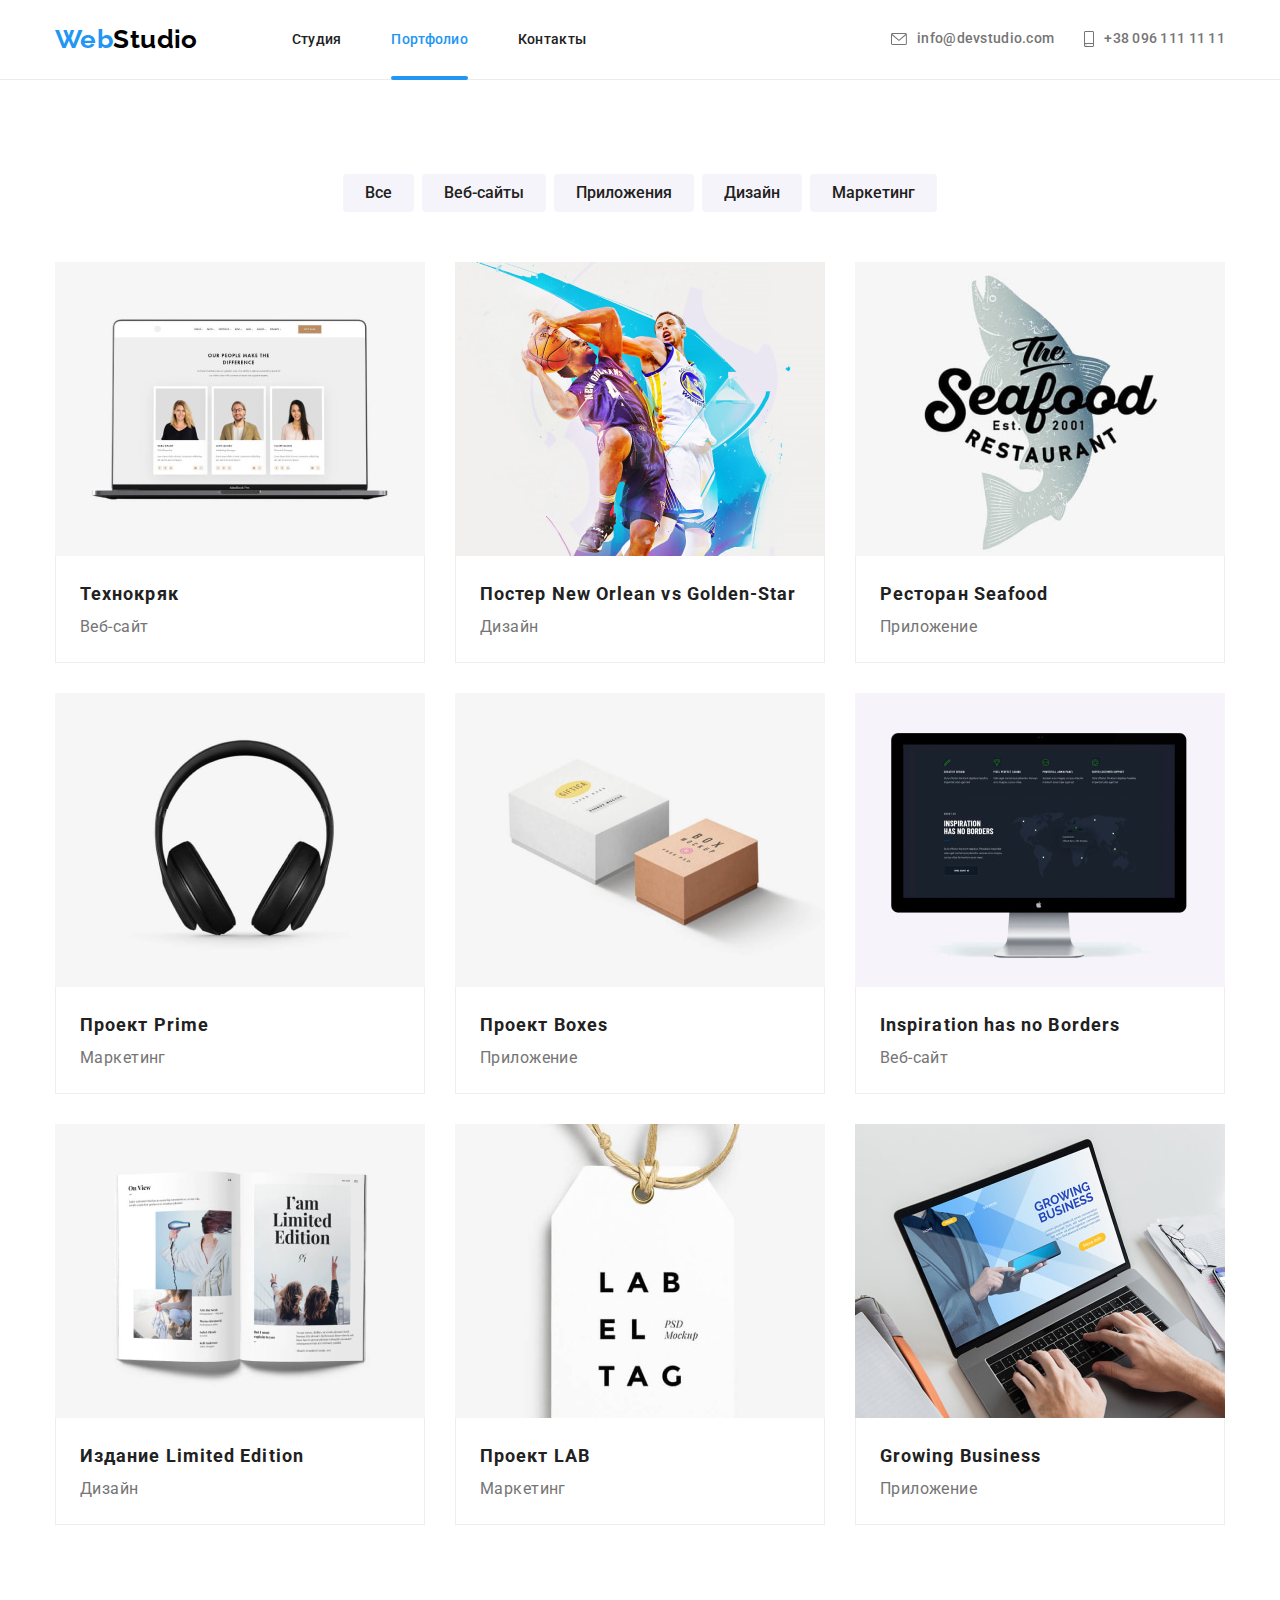
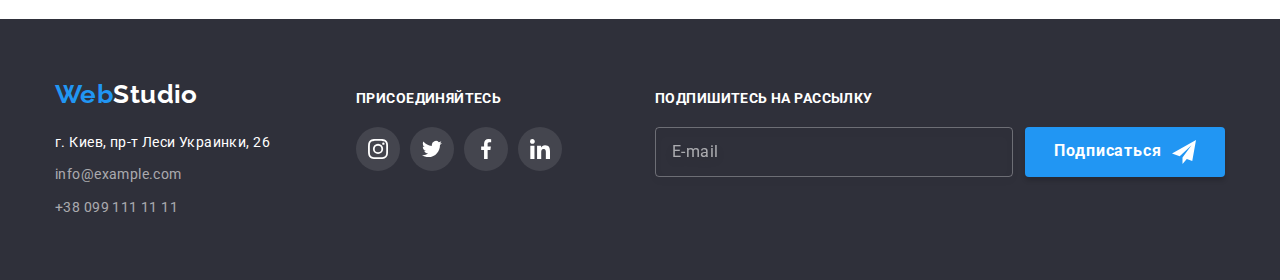
==== commit 985f8620: "mobile menu btn fix" ====
--- a/portfolio.html
+++ b/portfolio.html
@@ -20,11 +20,11 @@
                 <nav class="nav">
                     <a href="./" class="logo" lang="en"><span class="logo__accent">Web</span>Studio</a>
                     <!-- modile modal -->
-                    <button class="menu-button is-open" type="button" aria-expanded="false" aria-controls="menu-container"
+                    <button class="menu-button" type="button" aria-expanded="false" aria-controls="menu-container"
                         data-menu-button>
                         <svg width="40" height="40" aria-label="переключатель мобильного меню">
-                            <use class="icon-cross" href="./images/icons.svg#icon-menu"></use>
-                            <use class="icon-menu" href="./images/icons.svg#icon-cross"></use>
+                            <use class="icon-cross" href="./images/icons.svg#icon-cross"></use>
+                            <use class="icon-menu" href="./images/icons.svg#icon-menu"></use>
                         </svg>
                     </button>
         
--- a/css/main.min.css
+++ b/css/main.min.css
@@ -1,2 +1,2 @@
-body{font-family:Roboto,sans-serif;font-size:14px;line-height:1.71;letter-spacing:0.03em;color:#757575;background-color:#fff}h1,h2,h3,p{margin:0}img{display:block;min-width:100%;height:auto}.container{margin:0 auto;padding:0 15px}@media screen and (min-width: 480px){.container{width:480px}}@media screen and (min-width: 768px){.container{width:768px}}@media screen and (min-width: 1200px){.container{width:1200px}}.form-button,.menu-button,.modal__close-button,.portfolio-button{display:inline-block;font-family:inherit;cursor:pointer;border:none;border-radius:4px}.social-connect,.site-nav,.contact-nav,.mobile-social-nav,.features,.services,.team-card-set,.clients,.filters,.portfolio,.address__list{list-style:none;margin:0;padding:0}.social-connect__link,.site-nav__link,.contact-nav__link,.mobile-social-nav__link,.portfolio__link,.address__link{text-decoration:none;color:inherit}.visually-hidden{position:absolute;white-space:nowrap;width:1px;height:1px;overflow:hidden;border:0;padding:0;clip:rect(0 0 0 0);-webkit-clip-path:inset(50%);clip-path:inset(50%);margin:-1px}.form-button{margin-right:auto;margin-left:auto;padding:0;width:200px;height:50px;font-weight:700;font-size:16px;line-height:1.88;letter-spacing:0.06em;-webkit-box-shadow:0px 4px 4px rgba(0,0,0,0.15);box-shadow:0px 4px 4px rgba(0,0,0,0.15);color:#fff;background:#2196f3;-webkit-transition:background-color 250ms cubic-bezier(0.4, 0, 0.2, 1);transition:background-color 250ms cubic-bezier(0.4, 0, 0.2, 1)}.form-button:hover,.form-button:focus{background-color:#188ce8}.form-button--apend{margin-left:12px}.form-button--prepend{margin-right:12px}.form-button__icon{width:24px;height:24px;fill:#ffffff}.form-button__icon--prepend{margin-right:10px}.form-button__icon--apend{margin-left:10px}.social-connect{display:-webkit-box;display:-ms-flexbox;display:flex;-webkit-box-pack:center;-ms-flex-pack:center;justify-content:center}.social-connect__item{border-radius:50%;background-color:#fff;-webkit-transition:background-color 250ms cubic-bezier(0.4, 0, 0.2, 1);transition:background-color 250ms cubic-bezier(0.4, 0, 0.2, 1)}.social-connect__item:not(:last-child){margin-right:10px}.social-connect__item--darkmode{background-color:rgba(255,255,255,0.1)}.social-connect__item:hover,.social-connect__item:focus{background-color:#2196f3}.social-connect__link{display:block;height:100%;padding:12px}.social-connect__icon{display:block;fill:#afb1b8;-webkit-transition:fill 250ms cubic-bezier(0.4, 0, 0.2, 1);transition:fill 250ms cubic-bezier(0.4, 0, 0.2, 1)}.social-connect__icon--darkmode{fill:#ffffff}.social-connect__item:hover .social-connect__icon,.social-connect__item:focus .social-connect__icon{fill:#ffffff}.page-header{position:relative;border-bottom:1px solid #ececec;background-color:#fff}@media screen and (max-width: 767px){.nav{display:-webkit-box;display:-ms-flexbox;display:flex;-webkit-box-align:center;-ms-flex-align:center;align-items:center;height:60px}}@media screen and (min-width: 768px){.nav{display:-webkit-box;display:-ms-flexbox;display:flex;-webkit-box-align:center;-ms-flex-align:center;align-items:center}}.menu-button{display:block;padding:0;margin-left:auto;background-color:transparent;z-index:998}@media screen and (min-width: 768px){.menu-button{display:none}}.menu-button .icon-cross{display:none}.menu-button.is-open .icon-cross{display:block}.menu-button.is-open .icon-menu{display:none}@media screen and (max-width: 767px){.menu-container{display:none;position:absolute;top:0;left:0;width:100%;padding:48px 15px 48px 40px;background-color:#fff}.menu-container.is-open{display:block;z-index:996}}@media screen and (min-width: 768px){.menu-container{display:-webkit-box;display:-ms-flexbox;display:flex;-webkit-box-align:center;-ms-flex-align:center;align-items:center;margin-left:auto}}@media screen and (max-width: 767px){.site-nav{margin-bottom:302px}}@media screen and (min-width: 768px){.site-nav{display:-webkit-box;display:-ms-flexbox;display:flex}}@media screen and (max-width: 767px){.site-nav__item:not(:last-child){margin-bottom:32px}}@media screen and (min-width: 768px){.site-nav__item:not(:last-child){margin-right:50px}}.site-nav__link{display:block;font-weight:500;letter-spacing:0.02em;color:#212121;-webkit-transition:color 250ms cubic-bezier(0.4, 0, 0.2, 1);transition:color 250ms cubic-bezier(0.4, 0, 0.2, 1)}@media screen and (max-width: 767px){.site-nav__link{font-size:40px;line-height:1.18}}@media screen and (min-width: 768px){.site-nav__link{padding:32px 0;font-size:14px;line-height:1.14}}.site-nav__link:hover,.site-nav__link:focus{color:#2196f3}.site-nav__link--active{position:relative;color:#2196f3}@media screen and (min-width: 768px){.site-nav__link--active::after{position:absolute;bottom:-1px;left:0;content:'';min-width:100%;height:4px;background-color:#2196f3;border-radius:2px}}@media screen and (max-width: 767px){.contact-nav{margin-bottom:64px;margin-left:auto}}@media screen and (min-width: 768px){.contact-nav{display:-webkit-box;display:-ms-flexbox;display:flex;-webkit-box-orient:vertical;-webkit-box-direction:reverse;-ms-flex-direction:column-reverse;flex-direction:column-reverse;margin-left:84px}}@media screen and (min-width: 1200px){.contact-nav{-webkit-box-orient:horizontal;-webkit-box-direction:reverse;-ms-flex-direction:row-reverse;flex-direction:row-reverse;margin-left:305px}}@media screen and (max-width: 767px){.contact-nav__item:first-child{margin-bottom:32px}.contact-nav__item:first-child .contact-nav__link{color:#2196f3;font-size:34px;line-height:1.18}}@media screen and (min-width: 768px) and (max-width: 1199px){.contact-nav__item:first-child{margin-top:10px}}@media screen and (min-width: 1200px){.contact-nav__item:first-child{margin-left:30px}}.contact-nav__link{font-weight:500;letter-spacing:0.02em;-webkit-transition:color 250ms cubic-bezier(0.4, 0, 0.2, 1);transition:color 250ms cubic-bezier(0.4, 0, 0.2, 1)}@media screen and (max-width: 767px){.contact-nav__link{font-size:24px;line-height:1.17}}@media screen and (min-width: 768px){.contact-nav__link{display:-webkit-box;display:-ms-flexbox;display:flex;-webkit-box-align:center;-ms-flex-align:center;align-items:center;font-size:14px;line-height:1.14}}.contact-nav__link:hover,.contact-nav__link:focus{color:#2196f3}.contact-nav__icon{display:block;margin-right:10px;fill:currentColor}@media screen and (max-width: 767px){.contact-nav__icon{display:none}}.mobile-social-nav{display:-webkit-box;display:-ms-flexbox;display:flex}@media screen and (min-width: 768px){.mobile-social-nav{display:none}}.mobile-social-nav__item{display:-webkit-box;display:-ms-flexbox;display:flex;-webkit-box-align:center;-ms-flex-align:center;align-items:center}.mobile-social-nav__line{margin-right:10px;margin-left:10px}.mobile-social-nav__link{font-style:normal;font-weight:500;font-size:18px;line-height:1.22;letter-spacing:0.02em;color:#2196f3}.logo{display:inline-block;font-family:Raleway,sans-serif;font-weight:700;font-size:26px;line-height:1.2;text-decoration:none;color:#000000}.logo--inverse{color:#ffffff}.logo__accent{color:#2196f3}.hero{padding:118px 0;text-align:center;background-color:#2f303a}@media screen and (min-width: 1200px){.hero{padding:200px 0}}.hero__overlay{margin:0 auto;background-image:-webkit-gradient(linear, left top, right top, from(rgba(47,48,58,0.4)), to(rgba(47,48,58,0.4))),url(../images/hero/hero-480.jpg);background-image:linear-gradient(to right, rgba(47,48,58,0.4), rgba(47,48,58,0.4)),url(../images/hero/hero-480.jpg);background-repeat:no-repeat;background-position:center;background-size:cover}@media screen and (min-device-pixel-ratio: 2), screen and (-webkit-min-device-pixel-ratio: 2), screen and (min-resolution: 192dpi), screen and (min-resolution: 2dppx){.hero__overlay{background-image:-webkit-gradient(linear, left top, right top, from(rgba(47,48,58,0.4)), to(rgba(47,48,58,0.4))),url(../images/hero/hero-480@2x.jpg);background-image:linear-gradient(to right, rgba(47,48,58,0.4), rgba(47,48,58,0.4)),url(../images/hero/hero-480@2x.jpg)}}@media screen and (min-width: 480px){.hero__overlay{max-width:768px;background-image:-webkit-gradient(linear, left top, right top, from(rgba(47,48,58,0.4)), to(rgba(47,48,58,0.4))),url(../images/hero/hero-768.jpg);background-image:linear-gradient(to right, rgba(47,48,58,0.4), rgba(47,48,58,0.4)),url(../images/hero/hero-768.jpg)}}@media screen and (min-width: 480px) and (min-device-pixel-ratio: 2), screen and (min-width: 480px) and (-webkit-min-device-pixel-ratio: 2), screen and (min-width: 480px) and (min-resolution: 192dpi), screen and (min-width: 480px) and (min-resolution: 2dppx){.hero__overlay{background-image:-webkit-gradient(linear, left top, right top, from(rgba(47,48,58,0.4)), to(rgba(47,48,58,0.4))),url(../images/hero/hero-768@2x.jpg);background-image:linear-gradient(to right, rgba(47,48,58,0.4), rgba(47,48,58,0.4)),url(../images/hero/hero-768@2x.jpg)}}@media screen and (min-width: 768px){.hero__overlay{max-width:1600px;background-image:-webkit-gradient(linear, left top, right top, from(rgba(47,48,58,0.4)), to(rgba(47,48,58,0.4))),url(../images/hero/hero-1200.jpg);background-image:linear-gradient(to right, rgba(47,48,58,0.4), rgba(47,48,58,0.4)),url(../images/hero/hero-1200.jpg)}}@media screen and (min-width: 768px) and (min-device-pixel-ratio: 2), screen and (min-width: 768px) and (-webkit-min-device-pixel-ratio: 2), screen and (min-width: 768px) and (min-resolution: 192dpi), screen and (min-width: 768px) and (min-resolution: 2dppx){.hero__overlay{background-image:-webkit-gradient(linear, left top, right top, from(rgba(47,48,58,0.4)), to(rgba(47,48,58,0.4))),url(../images/hero/hero-1200@2x.jpg);background-image:linear-gradient(to right, rgba(47,48,58,0.4), rgba(47,48,58,0.4)),url(../images/hero/hero-1200@2x.jpg)}}.hero__title{margin-bottom:30px;margin-right:auto;margin-left:auto;max-width:360px;font-weight:900;font-size:26px;line-height:1.62;letter-spacing:0.06em;text-transform:uppercase;color:#ffffff}@media screen and (min-width: 1200px){.hero__title{max-width:696px;font-size:44px;line-height:1.36}}.backdrop{position:fixed;left:0;top:0;width:100%;height:100%;background-color:rgba(0,0,0,0.2);opacity:1;-webkit-transition:opacity 250ms cubic-bezier(0.4, 0, 0.2, 1);transition:opacity 250ms cubic-bezier(0.4, 0, 0.2, 1);z-index:999;overflow-y:scroll}.modal{position:relative;left:50%;top:50%;-webkit-transform:translate(-50%, -50%) scale(1);transform:translate(-50%, -50%) scale(1);width:calc(100% - 30px);background-color:#fff;border-radius:4px;-webkit-box-shadow:0px 1px 3px rgba(0,0,0,0.12),0px 1px 1px rgba(0,0,0,0.14),0px 2px 1px rgba(0,0,0,0.2);box-shadow:0px 1px 3px rgba(0,0,0,0.12),0px 1px 1px rgba(0,0,0,0.14),0px 2px 1px rgba(0,0,0,0.2);opacity:1;-webkit-transition:opacity 250ms cubic-bezier(0.4, 0, 0.2, 1),-webkit-transform 250ms cubic-bezier(0.4, 0, 0.2, 1);transition:opacity 250ms cubic-bezier(0.4, 0, 0.2, 1),-webkit-transform 250ms cubic-bezier(0.4, 0, 0.2, 1);transition:transform 250ms cubic-bezier(0.4, 0, 0.2, 1),opacity 250ms cubic-bezier(0.4, 0, 0.2, 1);transition:transform 250ms cubic-bezier(0.4, 0, 0.2, 1),opacity 250ms cubic-bezier(0.4, 0, 0.2, 1),-webkit-transform 250ms cubic-bezier(0.4, 0, 0.2, 1)}@media screen and (min-width: 480px){.modal{width:450px}}@media screen and (min-width: 1200px){.modal{width:528px}}.backdrop.is-hidden .modal{-webkit-transform:translate(-50%, -50%) scale(0.5);transform:translate(-50%, -50%) scale(0.5);opacity:0}.backdrop.is-hidden{opacity:0;visibility:hidden;pointer-events:none}.modal__close-button{position:absolute;right:8px;top:8px;width:30px;height:30px;padding:6px;fill:#000;background-color:transparent;border:1px solid rgba(0,0,0,0.1);border-radius:50%;-webkit-transition:fill 250ms cubic-bezier(0.4, 0, 0.2, 1);transition:fill 250ms cubic-bezier(0.4, 0, 0.2, 1)}.modal__close-button:hover,.modal__close-button:focus{fill:#2196f3}.modal__close-icon{width:100%;height:100%}.form{padding:40px;text-align:center}.form__title{margin-bottom:30px;font-size:20px;line-height:1.5;color:#212121}@media screen and (min-width: 1200px){.form__title{line-height:1.15}}.form__field{position:relative;display:block;margin-bottom:28px;letter-spacing:0.01em}.form__field--end{margin-bottom:20px}.form__label{position:absolute;left:0;top:0;-webkit-transform:translateY(calc(-1 * (100% + 4px)));transform:translateY(calc(-1 * (100% + 4px)));font-size:12px;line-height:1.17}.form__input,.form__textarea{width:100%;height:40px;margin:0;padding-left:42px;padding-right:16px;font-size:14px;line-height:1.14;letter-spacing:0.01em;border:1px solid rgba(33,33,33,0.2);border-radius:4px;color:#212121;-webkit-transition:border 250ms cubic-bezier(0.4, 0, 0.2, 1);transition:border 250ms cubic-bezier(0.4, 0, 0.2, 1)}.form__input:focus-visible,.form__textarea:focus-visible{outline:1px solid #2196f3}.form__field:hover .form__input,.form__field:hover .form__textarea,.form__field:focus .form__input,.form__field:focus .form__textarea{border:1px solid #2196f3}.form__textarea{resize:none;height:120px;padding:12px 16px}.form__textarea::-webkit-input-placeholder{color:rgba(117,117,117,0.5)}.form__textarea:-ms-input-placeholder{color:rgba(117,117,117,0.5)}.form__textarea::-ms-input-placeholder{color:rgba(117,117,117,0.5)}.form__textarea::placeholder{color:rgba(117,117,117,0.5)}.form__icon{position:absolute;top:50%;left:15px;-webkit-transform:translateY(-50%);transform:translateY(-50%);fill:#212121;-webkit-transition:fill 250ms cubic-bezier(0.4, 0, 0.2, 1);transition:fill 250ms cubic-bezier(0.4, 0, 0.2, 1)}.form__field:hover .form__icon,.form__field:focus .form__icon{fill:#2196f3}.form__input:focus-visible+.form__icon,.form__textarea:focus-visible+.form__icon{fill:#2196f3}.checkbox__field{display:-webkit-box;display:-ms-flexbox;display:flex;-webkit-box-align:center;-ms-flex-align:center;align-items:center;-webkit-box-pack:center;-ms-flex-pack:center;justify-content:center;margin-bottom:30px}.checkbox{position:absolute;white-space:nowrap;width:1px;height:1px;overflow:hidden;border:0;padding:0;clip:rect(0 0 0 0);-webkit-clip-path:inset(50%);clip-path:inset(50%);margin:-1px}.checkbox__icon{position:relative;display:block;width:16px;height:15px;border:2px solid #212121;border-radius:2px;-webkit-transition:border-color 250ms cubic-bezier(0.4, 0, 0.2, 1);transition:border-color 250ms cubic-bezier(0.4, 0, 0.2, 1)}.icon-checked{position:absolute;left:-2px;top:-2px;opacity:0;-webkit-transition:opacity 250ms cubic-bezier(0.4, 0, 0.2, 1);transition:opacity 250ms cubic-bezier(0.4, 0, 0.2, 1)}.checkbox:checked+.checkbox__icon .icon-checked{opacity:1}.checkbox:checked+.checkbox__icon{border-color:#2196f3}.checkbox__label{margin-left:8px;font-size:12px;line-height:1.17}.checkbox__link{color:#2196f3;font-size:12px;line-height:1.17;-webkit-text-decoration-line:underline;text-decoration-line:underline}.section{padding:60px 0}@media screen and (min-width: 1200px){.section{padding:94px 0}}.section__title{margin-bottom:50px;font-size:36px;line-height:1.167;text-align:center;color:#212121}.features__section{padding-bottom:0}@media screen and (min-width: 768px){.features{display:-webkit-box;display:-ms-flexbox;display:flex;-ms-flex-wrap:wrap;flex-wrap:wrap;margin-left:calc(-1 * 30px);margin-top:calc(-1 * 30px)}}@media screen and (min-width: 768px){.features__item{-ms-flex-preferred-size:calc(100% / 2 - 30px);flex-basis:calc(100% / 2 - 30px);margin-left:30px;margin-top:30px}}@media screen and (min-width: 1200px){.features__item{-ms-flex-preferred-size:calc(100% / 4 - 30px);flex-basis:calc(100% / 4 - 30px);margin-left:30px;margin-top:30px}}@media screen and (max-width: 768px){.features__item{margin-bottom:30px}}.features__icon-bgc{display:-webkit-box;display:-ms-flexbox;display:flex;-webkit-box-pack:center;-ms-flex-pack:center;justify-content:center;-webkit-box-align:center;-ms-flex-align:center;align-items:center;height:120px;margin-bottom:30px;background-color:#f5f4fa}.features__icon{width:70px;height:70px}.features__title{margin-bottom:10px;font-size:14px;line-height:1.14;text-transform:uppercase;color:#212121}@media screen and (max-width: 767px){.features__title{text-align:center}}@media screen and (max-width: 1199px){.services__section{display:none}}.services{display:-webkit-box;display:-ms-flexbox;display:flex}.services__item{position:relative;text-align:center}.services__item:not(:last-child){margin-right:30px}.services__item::before{position:absolute;bottom:0;left:0;content:'';display:inline-block;min-height:70px;width:100%;padding:27px 0;background-color:rgba(47,48,58,0.8)}.services__name{position:absolute;bottom:0;left:0;display:block;width:100%;padding:27px 0;font-weight:700;line-height:1.14;text-transform:uppercase;text-align:center;color:#ffffff}.team__section{background-color:#f5f4fa}@media screen and (min-width: 768px){.team-card-set{display:-webkit-box;display:-ms-flexbox;display:flex;-ms-flex-wrap:wrap;flex-wrap:wrap;margin-left:calc(-1 * 30px);margin-top:calc(-1 * 30px)}}.team-member{background-color:#fff;-webkit-box-shadow:0px 1px 3px rgba(0,0,0,0.12),0px 1px 1px rgba(0,0,0,0.14),0px 2px 1px rgba(0,0,0,0.2);box-shadow:0px 1px 3px rgba(0,0,0,0.12),0px 1px 1px rgba(0,0,0,0.14),0px 2px 1px rgba(0,0,0,0.2);border-radius:0px 0px 4px 4px}@media screen and (max-width: 767px){.team-member{margin-bottom:30px}}@media screen and (min-width: 768px){.team-member{-ms-flex-preferred-size:calc(100% / 2 - 30px);flex-basis:calc(100% / 2 - 30px);margin-left:30px;margin-top:30px}}@media screen and (min-width: 1200px){.team-member{-ms-flex-preferred-size:calc(100% / 4 - 30px);flex-basis:calc(100% / 4 - 30px);margin-left:30px;margin-top:30px}}.team-member__meta{padding-top:30px;padding-bottom:30px}.team-member__name{margin-bottom:10px;font-weight:500;font-size:16px;line-height:1.19;text-align:center;color:#212121}.team-member__position{margin-bottom:16px;font-weight:400;font-size:16px;line-height:1.19;text-align:center}.clients{display:-webkit-box;display:-ms-flexbox;display:flex;-ms-flex-wrap:wrap;flex-wrap:wrap;margin-left:calc(-1 * 30px);margin-top:calc(-1 * 30px);-webkit-box-pack:center;-ms-flex-pack:center;justify-content:center}.clients__item{min-width:170px;height:92px}@media screen and (max-width: 767px){.clients__item{-ms-flex-preferred-size:calc(100% / 2 - 30px);flex-basis:calc(100% / 2 - 30px);margin-left:30px;margin-top:30px}}@media screen and (min-width: 768px){.clients__item{-ms-flex-preferred-size:calc(100% / 3 - 30px);flex-basis:calc(100% / 3 - 30px);margin-left:30px;margin-top:30px}}@media screen and (min-width: 1200px){.clients__item{-ms-flex-preferred-size:calc(100% / 6 - 30px);flex-basis:calc(100% / 6 - 30px);margin-left:30px;margin-top:30px}}.clients__link{display:-webkit-box;display:-ms-flexbox;display:flex;-webkit-box-pack:center;-ms-flex-pack:center;justify-content:center;-webkit-box-align:center;-ms-flex-align:center;align-items:center;height:92px;fill:#afb1b8;border:1px solid #afb1b8;border-radius:4px;-webkit-transition:border 250ms cubic-bezier(0.4, 0, 0.2, 1);transition:border 250ms cubic-bezier(0.4, 0, 0.2, 1)}.clients__link:hover,.clients__link:focus{border:1px solid #2196f3}.clients__icon{width:106px;height:60px;-webkit-transition:fill 250ms cubic-bezier(0.4, 0, 0.2, 1);transition:fill 250ms cubic-bezier(0.4, 0, 0.2, 1)}.clients__link:hover .clients__icon,.clients__link:focus .clients__icon{fill:#2196f3}.filters{display:-webkit-box;display:-ms-flexbox;display:flex;-ms-flex-wrap:wrap;flex-wrap:wrap;margin-bottom:50px}@media screen and (max-width: 767px){.filters{-ms-flex-line-pack:justify;align-content:space-between;height:91px}}@media screen and (min-width: 768px){.filters{-webkit-box-pack:center;-ms-flex-pack:center;justify-content:center}}.filters__item:not(:last-child){margin-right:8px}.portfolio-button{-ms-flex-negative:0;flex-shrink:0;padding:6px 22px;font-weight:500;font-size:16px;line-height:1.62;text-align:center;color:#212121;background-color:#f5f4fa;-webkit-transition:color 250ms cubic-bezier(0.4, 0, 0.2, 1),background-color 250ms cubic-bezier(0.4, 0, 0.2, 1),-webkit-box-shadow 250ms cubic-bezier(0.4, 0, 0.2, 1);transition:color 250ms cubic-bezier(0.4, 0, 0.2, 1),background-color 250ms cubic-bezier(0.4, 0, 0.2, 1),-webkit-box-shadow 250ms cubic-bezier(0.4, 0, 0.2, 1);transition:color 250ms cubic-bezier(0.4, 0, 0.2, 1),background-color 250ms cubic-bezier(0.4, 0, 0.2, 1),box-shadow 250ms cubic-bezier(0.4, 0, 0.2, 1);transition:color 250ms cubic-bezier(0.4, 0, 0.2, 1),background-color 250ms cubic-bezier(0.4, 0, 0.2, 1),box-shadow 250ms cubic-bezier(0.4, 0, 0.2, 1),-webkit-box-shadow 250ms cubic-bezier(0.4, 0, 0.2, 1)}.portfolio-button:hover,.portfolio-button:focus{color:#fff;background-color:#2196f3;-webkit-box-shadow:0px 3px 1px rgba(0,0,0,0.1),0px 1px 2px rgba(0,0,0,0.08),0px 2px 2px rgba(0,0,0,0.12);box-shadow:0px 3px 1px rgba(0,0,0,0.1),0px 1px 2px rgba(0,0,0,0.08),0px 2px 2px rgba(0,0,0,0.12)}@media screen and (min-width: 768px){.portfolio{display:-webkit-box;display:-ms-flexbox;display:flex;-ms-flex-wrap:wrap;flex-wrap:wrap;margin-left:calc(-1 * 30px);margin-top:calc(-1 * 30px)}}.portfolio__item{-webkit-transition:-webkit-box-shadow 250ms cubic-bezier(0.4, 0, 0.2, 1);transition:-webkit-box-shadow 250ms cubic-bezier(0.4, 0, 0.2, 1);transition:box-shadow 250ms cubic-bezier(0.4, 0, 0.2, 1);transition:box-shadow 250ms cubic-bezier(0.4, 0, 0.2, 1), -webkit-box-shadow 250ms cubic-bezier(0.4, 0, 0.2, 1)}@media screen and (max-width: 767px){.portfolio__item:not(:last-child){margin-bottom:30px}}@media screen and (min-width: 768px){.portfolio__item{-ms-flex-preferred-size:calc(100% / 2 - 30px);flex-basis:calc(100% / 2 - 30px);margin-left:30px;margin-top:30px}}@media screen and (min-width: 1200px){.portfolio__item{-ms-flex-preferred-size:calc(100% / 3 - 30px);flex-basis:calc(100% / 3 - 30px);margin-left:30px;margin-top:30px}}.portfolio__item:hover,.portfolio__itemfocus{-webkit-box-shadow:0px 1px 1px rgba(0,0,0,0.12),0px 4px 4px rgba(0,0,0,0.06),1px 4px 6px rgba(0,0,0,0.16);box-shadow:0px 1px 1px rgba(0,0,0,0.12),0px 4px 4px rgba(0,0,0,0.06),1px 4px 6px rgba(0,0,0,0.16)}.portfolio__thumb{position:relative;overflow:hidden}@media screen and (min-width: 480px){.portfolio__img{width:100%}}.portfolio__overlay{position:absolute;left:0;top:0;-webkit-transform:translatey(100%);transform:translatey(100%);width:100%;height:100%;padding:63px 24px;background-color:rgba(33,150,243,0.9);-webkit-transition:-webkit-transform 250ms cubic-bezier(0.4, 0, 0.2, 1);transition:-webkit-transform 250ms cubic-bezier(0.4, 0, 0.2, 1);transition:transform 250ms cubic-bezier(0.4, 0, 0.2, 1);transition:transform 250ms cubic-bezier(0.4, 0, 0.2, 1), -webkit-transform 250ms cubic-bezier(0.4, 0, 0.2, 1)}.portfolio__item:hover .portfolio__overlay,.portfolio__item:focus .portfolio__overlay{-webkit-transform:translateX(0);transform:translateX(0)}.portfolio__content{font-size:18px;line-height:1.56;color:#ffffff}.portfolio__meta{padding:20px 24px;border-bottom:1px solid #eeeeee;border-left:1px solid #eeeeee;border-right:1px solid #eeeeee}.portfolio__name{font-size:18px;line-height:2;letter-spacing:0.06em;color:#212121}.portfolio__branch{font-size:16px;line-height:1.87}.page-footer{padding-top:60px;padding-bottom:60px;color:#fff;background-color:#2f303a;text-align:center}@media screen and (min-width: 1200px){.page-footer{text-align:left}}@media screen and (min-width: 768px){.page-footer__container{display:-webkit-box;display:-ms-flexbox;display:flex;-ms-flex-wrap:wrap;flex-wrap:wrap;-webkit-box-align:baseline;-ms-flex-align:baseline;align-items:baseline}}@media screen and (min-width: 1200px){.page-footer__container{-ms-flex-wrap:no-wrap;flex-wrap:no-wrap}}.footer-column__title{margin-bottom:20px;font-size:14px;line-height:1.14;text-transform:uppercase}@media screen and (min-width: 768px) and (max-width: 1199px){.footer-column-address{width:232px;margin-left:61px}}@media screen and (min-width: 1200px){.footer-column-address{width:231px}}.address{margin-top:20px}.address__item:not(:first-child){color:rgba(255,255,255,0.6)}.address__item:not(:last-child){margin-bottom:9px}.address__link{font-style:normal;-webkit-transition:color 250ms cubic-bezier(0.4, 0, 0.2, 1);transition:color 250ms cubic-bezier(0.4, 0, 0.2, 1)}.address__link:hover,.address__link:focus{color:#2196f3}@media screen and (max-width: 767px){.footer-column-social{margin-top:60px}}@media screen and (min-width: 768px){.footer-column-social{margin-left:165px}}@media screen and (min-width: 1200px){.footer-column-social{margin-left:70px}}.footer-column-form{margin-top:60px}@media screen and (min-width: 768px){.footer-column-form{margin-left:166px;width:450px}}@media screen and (min-width: 1200px){.footer-column-form{margin-left:auto;width:570px}}@media screen and (min-width: 1200px){.footer-form{display:-webkit-box;display:-ms-flexbox;display:flex}}.footer-form__field{display:inline-block;width:100%}@media screen and (max-width: 1199px){.footer-form__field{margin-bottom:20px}}.footer-form__input{width:358px;height:50px;padding-left:16px;padding-right:16px;margin:0;font-size:16px;line-height:1.25;letter-spacing:0.03em;border:1px solid rgba(255,255,255,0.3);-webkit-filter:drop-shadow(0px 4px 4px rgba(0,0,0,0.15));filter:drop-shadow(0px 4px 4px rgba(0,0,0,0.15));border-radius:4px;color:inherit;background-color:transparent}.footer-form__input::-webkit-input-placeholder{color:rgba(255,255,255,0.6)}.footer-form__input:-ms-input-placeholder{color:rgba(255,255,255,0.6)}.footer-form__input::-ms-input-placeholder{color:rgba(255,255,255,0.6)}.footer-form__input::placeholder{color:rgba(255,255,255,0.6)}.footer__form-button{display:-webkit-inline-box;display:-ms-inline-flexbox;display:inline-flex;-webkit-box-align:center;-ms-flex-align:center;align-items:center;-webkit-box-pack:center;-ms-flex-pack:center;justify-content:center;-ms-flex-negative:0;flex-shrink:0;margin-left:12px;margin-right:0}
+body{font-family:Roboto,sans-serif;font-size:14px;line-height:1.71;letter-spacing:0.03em;color:#757575;background-color:#fff}h1,h2,h3,p{margin:0}img{display:block;max-width:100%;height:auto}.container{margin:0 auto;padding:0 15px}@media screen and (min-width: 480px){.container{width:480px}}@media screen and (min-width: 768px){.container{width:768px}}@media screen and (min-width: 1200px){.container{width:1200px}}.form-button,.menu-button,.modal__close-button,.portfolio-button{display:inline-block;font-family:inherit;cursor:pointer;border:none;border-radius:4px}.social-connect,.site-nav,.contact-nav,.mobile-social-nav,.features,.services,.team-card-set,.clients,.filters,.portfolio,.address__list{list-style:none;margin:0;padding:0}.social-connect__link,.site-nav__link,.contact-nav__link,.mobile-social-nav__link,.portfolio__link,.address__link{text-decoration:none;color:inherit}.visually-hidden{position:absolute;white-space:nowrap;width:1px;height:1px;overflow:hidden;border:0;padding:0;clip:rect(0 0 0 0);-webkit-clip-path:inset(50%);clip-path:inset(50%);margin:-1px}.form-button{margin-right:auto;margin-left:auto;padding:0;width:200px;height:50px;font-weight:700;font-size:16px;line-height:1.88;letter-spacing:0.06em;-webkit-box-shadow:0px 4px 4px rgba(0,0,0,0.15);box-shadow:0px 4px 4px rgba(0,0,0,0.15);color:#fff;background:#2196f3;-webkit-transition:background-color 250ms cubic-bezier(0.4, 0, 0.2, 1);transition:background-color 250ms cubic-bezier(0.4, 0, 0.2, 1)}.form-button:hover,.form-button:focus{background-color:#188ce8}.form-button--apend{margin-left:12px}.form-button--prepend{margin-right:12px}.form-button__icon{width:24px;height:24px;fill:#ffffff}.form-button__icon--prepend{margin-right:10px}.form-button__icon--apend{margin-left:10px}.social-connect{display:-webkit-box;display:-ms-flexbox;display:flex;-webkit-box-pack:center;-ms-flex-pack:center;justify-content:center}.social-connect__item{border-radius:50%;background-color:#fff;-webkit-transition:background-color 250ms cubic-bezier(0.4, 0, 0.2, 1);transition:background-color 250ms cubic-bezier(0.4, 0, 0.2, 1)}.social-connect__item:not(:last-child){margin-right:10px}.social-connect__item--darkmode{background-color:rgba(255,255,255,0.1)}.social-connect__item:hover,.social-connect__item:focus{background-color:#2196f3}.social-connect__link{display:block;height:100%;padding:12px}.social-connect__icon{display:block;fill:#afb1b8;-webkit-transition:fill 250ms cubic-bezier(0.4, 0, 0.2, 1);transition:fill 250ms cubic-bezier(0.4, 0, 0.2, 1)}.social-connect__icon--darkmode{fill:#ffffff}.social-connect__item:hover .social-connect__icon,.social-connect__item:focus .social-connect__icon{fill:#ffffff}.page-header{position:relative;height:60px;border-bottom:1px solid #ececec;background-color:#fff}@media screen and (min-width: 768px){.page-header{height:80px}}@media screen and (max-width: 767px){.nav{display:-webkit-box;display:-ms-flexbox;display:flex;-webkit-box-align:center;-ms-flex-align:center;align-items:center;height:59px}}@media screen and (min-width: 768px){.nav{display:-webkit-box;display:-ms-flexbox;display:flex;-webkit-box-align:center;-ms-flex-align:center;align-items:center}}.menu-button{display:block;padding:0;margin-left:auto;background-color:transparent;z-index:998}.menu-button .icon-cross{display:none}.menu-button.is-open .icon-cross{display:block}.menu-button.is-open .icon-menu{display:none}.menu-button:hover,.menu-button:focus{fill:#2196f3}@media screen and (min-width: 768px){.menu-button{display:none}}@media screen and (max-width: 767px){.menu-container{display:none;position:absolute;top:0;left:0;width:100%;padding:48px 15px 48px 40px;background-color:#fff}.menu-container.is-open{display:block;z-index:996}}@media screen and (min-width: 768px){.menu-container{display:-webkit-box;display:-ms-flexbox;display:flex;-webkit-box-align:center;-ms-flex-align:center;align-items:center;margin-left:auto}}@media screen and (max-width: 767px){.site-nav{margin-bottom:302px}}@media screen and (min-width: 768px){.site-nav{display:-webkit-box;display:-ms-flexbox;display:flex}}@media screen and (max-width: 767px){.site-nav__item:not(:last-child){margin-bottom:32px}}@media screen and (min-width: 768px){.site-nav__item:not(:last-child){margin-right:50px}}.site-nav__link{display:block;font-weight:500;letter-spacing:0.02em;color:#212121;-webkit-transition:color 250ms cubic-bezier(0.4, 0, 0.2, 1);transition:color 250ms cubic-bezier(0.4, 0, 0.2, 1)}@media screen and (max-width: 767px){.site-nav__link{font-size:40px;line-height:1.18}}@media screen and (min-width: 768px){.site-nav__link{padding-top:32px;padding-bottom:31px;font-size:14px;line-height:1.14}}.site-nav__link:hover,.site-nav__link:focus{color:#2196f3}.site-nav__link--active{position:relative;color:#2196f3}@media screen and (min-width: 768px){.site-nav__link--active::after{position:absolute;bottom:-1px;left:0;content:'';min-width:100%;height:4px;background-color:#2196f3;border-radius:2px}}@media screen and (max-width: 767px){.contact-nav{margin-bottom:64px;margin-left:auto}}@media screen and (min-width: 768px){.contact-nav{display:-webkit-box;display:-ms-flexbox;display:flex;-webkit-box-orient:vertical;-webkit-box-direction:reverse;-ms-flex-direction:column-reverse;flex-direction:column-reverse;margin-left:84px}}@media screen and (min-width: 1200px){.contact-nav{-webkit-box-orient:horizontal;-webkit-box-direction:reverse;-ms-flex-direction:row-reverse;flex-direction:row-reverse;margin-left:305px}}@media screen and (max-width: 767px){.contact-nav__item:first-child{margin-bottom:32px}.contact-nav__item:first-child .contact-nav__link{color:#2196f3;font-size:34px;line-height:1.18}}@media screen and (min-width: 768px) and (max-width: 1199px){.contact-nav__item:first-child{margin-top:10px}}@media screen and (min-width: 1200px){.contact-nav__item:first-child{margin-left:30px}}.contact-nav__link{font-weight:500;letter-spacing:0.02em;-webkit-transition:color 250ms cubic-bezier(0.4, 0, 0.2, 1);transition:color 250ms cubic-bezier(0.4, 0, 0.2, 1)}@media screen and (max-width: 767px){.contact-nav__link{font-size:24px;line-height:1.17}}@media screen and (min-width: 768px){.contact-nav__link{display:-webkit-box;display:-ms-flexbox;display:flex;-webkit-box-align:center;-ms-flex-align:center;align-items:center;font-size:12px;line-height:1.167}}@media screen and (min-width: 1200px){.contact-nav__link{font-size:14px;line-height:1.14}}.contact-nav__link:hover,.contact-nav__link:focus{color:#2196f3}.contact-nav__icon{display:block;margin-right:10px;fill:currentColor}@media screen and (max-width: 767px){.contact-nav__icon{display:none}}.mobile-social-nav{display:-webkit-box;display:-ms-flexbox;display:flex}@media screen and (min-width: 768px){.mobile-social-nav{display:none}}.mobile-social-nav__item{display:-webkit-box;display:-ms-flexbox;display:flex;-webkit-box-align:center;-ms-flex-align:center;align-items:center}.mobile-social-nav__line{margin-right:10px;margin-left:10px}.mobile-social-nav__link{font-style:normal;font-weight:500;font-size:18px;line-height:1.22;letter-spacing:0.02em;color:#2196f3}.logo{display:inline-block;font-family:Raleway,sans-serif;font-weight:700;font-size:24px;line-height:1.17;text-decoration:none;color:#000000}@media screen and (min-width: 1200px){.logo{font-size:26px;line-height:1.2}}.logo--inverse{color:#ffffff}.logo__accent{color:#2196f3}.hero{padding:118px 0;text-align:center;background-color:#2f303a}@media screen and (min-width: 1200px){.hero{padding:200px 0}}.hero__overlay{margin:0 auto;background-image:-webkit-gradient(linear, left top, right top, from(rgba(47,48,58,0.4)), to(rgba(47,48,58,0.4))),url(../images/hero/hero-480.jpg);background-image:linear-gradient(to right, rgba(47,48,58,0.4), rgba(47,48,58,0.4)),url(../images/hero/hero-480.jpg);background-repeat:no-repeat;background-position:center;background-size:cover}@media screen and (min-device-pixel-ratio: 2), screen and (-webkit-min-device-pixel-ratio: 2), screen and (min-resolution: 192dpi), screen and (min-resolution: 2dppx){.hero__overlay{background-image:-webkit-gradient(linear, left top, right top, from(rgba(47,48,58,0.4)), to(rgba(47,48,58,0.4))),url(../images/hero/hero-480@2x.jpg);background-image:linear-gradient(to right, rgba(47,48,58,0.4), rgba(47,48,58,0.4)),url(../images/hero/hero-480@2x.jpg)}}@media screen and (min-width: 480px){.hero__overlay{max-width:768px;background-image:-webkit-gradient(linear, left top, right top, from(rgba(47,48,58,0.4)), to(rgba(47,48,58,0.4))),url(../images/hero/hero-768.jpg);background-image:linear-gradient(to right, rgba(47,48,58,0.4), rgba(47,48,58,0.4)),url(../images/hero/hero-768.jpg)}}@media screen and (min-width: 480px) and (min-device-pixel-ratio: 2), screen and (min-width: 480px) and (-webkit-min-device-pixel-ratio: 2), screen and (min-width: 480px) and (min-resolution: 192dpi), screen and (min-width: 480px) and (min-resolution: 2dppx){.hero__overlay{background-image:-webkit-gradient(linear, left top, right top, from(rgba(47,48,58,0.4)), to(rgba(47,48,58,0.4))),url(../images/hero/hero-768@2x.jpg);background-image:linear-gradient(to right, rgba(47,48,58,0.4), rgba(47,48,58,0.4)),url(../images/hero/hero-768@2x.jpg)}}@media screen and (min-width: 768px){.hero__overlay{max-width:1600px;background-image:-webkit-gradient(linear, left top, right top, from(rgba(47,48,58,0.4)), to(rgba(47,48,58,0.4))),url(../images/hero/hero-1200.jpg);background-image:linear-gradient(to right, rgba(47,48,58,0.4), rgba(47,48,58,0.4)),url(../images/hero/hero-1200.jpg)}}@media screen and (min-width: 768px) and (min-device-pixel-ratio: 2), screen and (min-width: 768px) and (-webkit-min-device-pixel-ratio: 2), screen and (min-width: 768px) and (min-resolution: 192dpi), screen and (min-width: 768px) and (min-resolution: 2dppx){.hero__overlay{background-image:-webkit-gradient(linear, left top, right top, from(rgba(47,48,58,0.4)), to(rgba(47,48,58,0.4))),url(../images/hero/hero-1200@2x.jpg);background-image:linear-gradient(to right, rgba(47,48,58,0.4), rgba(47,48,58,0.4)),url(../images/hero/hero-1200@2x.jpg)}}.hero__title{margin-bottom:30px;margin-right:auto;margin-left:auto;max-width:360px;font-weight:900;font-size:26px;line-height:1.62;letter-spacing:0.06em;text-transform:uppercase;color:#ffffff}@media screen and (min-width: 1200px){.hero__title{max-width:696px;font-size:44px;line-height:1.36}}.backdrop{position:fixed;left:0;top:0;width:100%;height:100%;background-color:rgba(0,0,0,0.2);opacity:1;-webkit-transition:opacity 250ms cubic-bezier(0.4, 0, 0.2, 1);transition:opacity 250ms cubic-bezier(0.4, 0, 0.2, 1);z-index:999;overflow-y:scroll}.modal{position:relative;left:50%;top:50%;-webkit-transform:translate(-50%, -50%) scale(1);transform:translate(-50%, -50%) scale(1);width:calc(100% - 30px);background-color:#fff;border-radius:4px;-webkit-box-shadow:0px 1px 3px rgba(0,0,0,0.12),0px 1px 1px rgba(0,0,0,0.14),0px 2px 1px rgba(0,0,0,0.2);box-shadow:0px 1px 3px rgba(0,0,0,0.12),0px 1px 1px rgba(0,0,0,0.14),0px 2px 1px rgba(0,0,0,0.2);opacity:1;-webkit-transition:opacity 250ms cubic-bezier(0.4, 0, 0.2, 1),-webkit-transform 250ms cubic-bezier(0.4, 0, 0.2, 1);transition:opacity 250ms cubic-bezier(0.4, 0, 0.2, 1),-webkit-transform 250ms cubic-bezier(0.4, 0, 0.2, 1);transition:transform 250ms cubic-bezier(0.4, 0, 0.2, 1),opacity 250ms cubic-bezier(0.4, 0, 0.2, 1);transition:transform 250ms cubic-bezier(0.4, 0, 0.2, 1),opacity 250ms cubic-bezier(0.4, 0, 0.2, 1),-webkit-transform 250ms cubic-bezier(0.4, 0, 0.2, 1)}@media screen and (min-width: 480px){.modal{width:450px}}@media screen and (min-width: 1200px){.modal{width:528px}}.backdrop.is-hidden .modal{-webkit-transform:translate(-50%, -50%) scale(0.5);transform:translate(-50%, -50%) scale(0.5);opacity:0}.backdrop.is-hidden{opacity:0;visibility:hidden;pointer-events:none}.modal__close-button{position:absolute;right:8px;top:8px;width:30px;height:30px;padding:6px;fill:#000;background-color:transparent;border:1px solid rgba(0,0,0,0.1);border-radius:50%;-webkit-transition:fill 250ms cubic-bezier(0.4, 0, 0.2, 1);transition:fill 250ms cubic-bezier(0.4, 0, 0.2, 1)}.modal__close-button:hover,.modal__close-button:focus{fill:#2196f3}.modal__close-icon{width:100%;height:100%}.form{padding:40px;text-align:center}.form__title{margin-bottom:30px;font-size:20px;line-height:1.5;color:#212121}@media screen and (min-width: 1200px){.form__title{line-height:1.15}}.form__field{position:relative;display:block;margin-bottom:28px;letter-spacing:0.01em}.form__field--end{margin-bottom:20px}.form__label{position:absolute;left:0;top:0;-webkit-transform:translateY(calc(-1 * (100% + 4px)));transform:translateY(calc(-1 * (100% + 4px)));font-size:12px;line-height:1.17}.form__input,.form__textarea{width:100%;height:40px;margin:0;padding-left:42px;padding-right:16px;font-size:14px;line-height:1.14;letter-spacing:0.01em;border:1px solid rgba(33,33,33,0.2);border-radius:4px;color:#212121;-webkit-transition:border 250ms cubic-bezier(0.4, 0, 0.2, 1);transition:border 250ms cubic-bezier(0.4, 0, 0.2, 1)}.form__input:focus-visible,.form__textarea:focus-visible{outline:1px solid #2196f3}.form__field:hover .form__input,.form__field:hover .form__textarea,.form__field:focus .form__input,.form__field:focus .form__textarea{border:1px solid #2196f3}.form__textarea{resize:none;height:120px;padding:12px 16px}.form__textarea::-webkit-input-placeholder{color:rgba(117,117,117,0.5)}.form__textarea:-ms-input-placeholder{color:rgba(117,117,117,0.5)}.form__textarea::-ms-input-placeholder{color:rgba(117,117,117,0.5)}.form__textarea::placeholder{color:rgba(117,117,117,0.5)}.form__icon{position:absolute;top:50%;left:15px;-webkit-transform:translateY(-50%);transform:translateY(-50%);fill:#212121;-webkit-transition:fill 250ms cubic-bezier(0.4, 0, 0.2, 1);transition:fill 250ms cubic-bezier(0.4, 0, 0.2, 1)}.form__field:hover .form__icon,.form__field:focus .form__icon{fill:#2196f3}.form__input:focus-visible+.form__icon,.form__textarea:focus-visible+.form__icon{fill:#2196f3}.checkbox__field{display:-webkit-box;display:-ms-flexbox;display:flex;-webkit-box-align:center;-ms-flex-align:center;align-items:center;-webkit-box-pack:center;-ms-flex-pack:center;justify-content:center;margin-bottom:30px}.checkbox{position:absolute;white-space:nowrap;width:1px;height:1px;overflow:hidden;border:0;padding:0;clip:rect(0 0 0 0);-webkit-clip-path:inset(50%);clip-path:inset(50%);margin:-1px}.checkbox__icon{position:relative;display:block;width:16px;height:15px;border:2px solid #212121;border-radius:2px;-webkit-transition:border-color 250ms cubic-bezier(0.4, 0, 0.2, 1);transition:border-color 250ms cubic-bezier(0.4, 0, 0.2, 1)}.icon-checked{position:absolute;left:-2px;top:-2px;opacity:0;-webkit-transition:opacity 250ms cubic-bezier(0.4, 0, 0.2, 1);transition:opacity 250ms cubic-bezier(0.4, 0, 0.2, 1)}.checkbox:checked+.checkbox__icon .icon-checked{opacity:1}.checkbox:checked+.checkbox__icon{border-color:#2196f3}.checkbox__label{margin-left:8px;font-size:12px;line-height:1.17}.checkbox__link{color:#2196f3;font-size:12px;line-height:1.17;-webkit-text-decoration-line:underline;text-decoration-line:underline}.section{padding:60px 0}@media screen and (min-width: 1200px){.section{padding:94px 0}}.section__title{margin-bottom:30px;font-size:28px;line-height:1.18;text-align:center;color:#212121}@media screen and (min-width: 1200px){.section__title{margin-bottom:50px;font-size:36px;line-height:1.167}}@media screen and (min-width: 1200px){.features__section{padding-bottom:0}}@media screen and (min-width: 768px){.features{display:-webkit-box;display:-ms-flexbox;display:flex;-ms-flex-wrap:wrap;flex-wrap:wrap;margin-left:calc(-1 * 30px);margin-top:calc(-1 * 30px)}}@media screen and (min-width: 768px){.features__item{-ms-flex-preferred-size:calc(100% / 2 - 30px);flex-basis:calc(100% / 2 - 30px);margin-left:30px;margin-top:30px}}@media screen and (min-width: 1200px){.features__item{-ms-flex-preferred-size:calc(100% / 4 - 30px);flex-basis:calc(100% / 4 - 30px);margin-left:30px;margin-top:30px}}@media screen and (max-width: 768px){.features__item{margin-bottom:30px}}.features__icon-bgc{display:-webkit-box;display:-ms-flexbox;display:flex;-webkit-box-pack:center;-ms-flex-pack:center;justify-content:center;-webkit-box-align:center;-ms-flex-align:center;align-items:center;height:120px;margin-bottom:30px;background-color:#f5f4fa}.features__icon{width:70px;height:70px}.features__title{margin-bottom:10px;font-size:14px;line-height:1.14;text-transform:uppercase;color:#212121}@media screen and (max-width: 767px){.features__title{text-align:center}}@media screen and (max-width: 1199px){.services__section{display:none}}.services{display:-webkit-box;display:-ms-flexbox;display:flex}.services__item{position:relative;text-align:center}.services__item:not(:last-child){margin-right:30px}.services__item::before{position:absolute;bottom:0;left:0;content:'';display:inline-block;min-height:70px;width:100%;padding:27px 0;background-color:rgba(47,48,58,0.8)}.services__name{position:absolute;bottom:0;left:0;display:block;width:100%;padding:27px 0;font-weight:700;line-height:1.14;text-transform:uppercase;text-align:center;color:#ffffff}.team__section{background-color:#f5f4fa}@media screen and (min-width: 768px){.team-card-set{display:-webkit-box;display:-ms-flexbox;display:flex;-ms-flex-wrap:wrap;flex-wrap:wrap;margin-left:calc(-1 * 30px);margin-top:calc(-1 * 30px)}}.team-member{background-color:#fff;-webkit-box-shadow:0px 1px 3px rgba(0,0,0,0.12),0px 1px 1px rgba(0,0,0,0.14),0px 2px 1px rgba(0,0,0,0.2);box-shadow:0px 1px 3px rgba(0,0,0,0.12),0px 1px 1px rgba(0,0,0,0.14),0px 2px 1px rgba(0,0,0,0.2);border-radius:0px 0px 4px 4px}@media screen and (max-width: 767px){.team-member:not(:last-child){margin-bottom:30px}}@media screen and (min-width: 768px){.team-member{-ms-flex-preferred-size:calc(100% / 2 - 30px);flex-basis:calc(100% / 2 - 30px);margin-left:30px;margin-top:30px}}@media screen and (min-width: 1200px){.team-member{-ms-flex-preferred-size:calc(100% / 4 - 30px);flex-basis:calc(100% / 4 - 30px);margin-left:30px;margin-top:30px}}.team-member__meta{padding-top:30px;padding-bottom:24px}@media screen and (min-width: 1200px){.team-member__meta{margin-bottom:30px}}.team-member__name{margin-bottom:10px;font-weight:500;font-size:16px;line-height:1.19;text-align:center;color:#212121}.team-member__position{margin-bottom:16px;font-weight:400;font-size:16px;line-height:1.19;text-align:center}.clients{display:-webkit-box;display:-ms-flexbox;display:flex;-ms-flex-wrap:wrap;flex-wrap:wrap;margin-left:calc(-1 * 30px);margin-top:calc(-1 * 30px);-webkit-box-pack:center;-ms-flex-pack:center;justify-content:center}.clients__item{min-width:170px;height:92px}@media screen and (max-width: 767px){.clients__item{-ms-flex-preferred-size:calc(100% / 2 - 30px);flex-basis:calc(100% / 2 - 30px);margin-left:30px;margin-top:30px}}@media screen and (min-width: 768px){.clients__item{-ms-flex-preferred-size:calc(100% / 3 - 30px);flex-basis:calc(100% / 3 - 30px);margin-left:30px;margin-top:30px}}@media screen and (min-width: 1200px){.clients__item{-ms-flex-preferred-size:calc(100% / 6 - 30px);flex-basis:calc(100% / 6 - 30px);margin-left:30px;margin-top:30px}}.clients__link{display:-webkit-box;display:-ms-flexbox;display:flex;-webkit-box-pack:center;-ms-flex-pack:center;justify-content:center;-webkit-box-align:center;-ms-flex-align:center;align-items:center;height:92px;fill:#afb1b8;border:1px solid #afb1b8;border-radius:4px;-webkit-transition:border 250ms cubic-bezier(0.4, 0, 0.2, 1);transition:border 250ms cubic-bezier(0.4, 0, 0.2, 1)}.clients__link:hover,.clients__link:focus{border:1px solid #2196f3}.clients__icon{width:106px;height:60px;-webkit-transition:fill 250ms cubic-bezier(0.4, 0, 0.2, 1);transition:fill 250ms cubic-bezier(0.4, 0, 0.2, 1)}.clients__link:hover .clients__icon,.clients__link:focus .clients__icon{fill:#2196f3}.filters{display:-webkit-box;display:-ms-flexbox;display:flex;-ms-flex-wrap:wrap;flex-wrap:wrap;margin-bottom:40px}@media screen and (max-width: 388px){.filters{-ms-flex-line-pack:justify;align-content:space-between;height:144px}}@media screen and (min-width: 389px) and (max-width: 767px){.filters{-ms-flex-line-pack:justify;align-content:space-between;height:91px}}@media screen and (min-width: 768px){.filters{-webkit-box-pack:center;-ms-flex-pack:center;justify-content:center;margin-bottom:30px}}@media screen and (min-width: 1200px){.filters{margin-bottom:50px}}.filters__item:not(:last-child){margin-right:8px}.portfolio-button{-ms-flex-negative:0;flex-shrink:0;padding:6px 22px;font-weight:500;font-size:16px;line-height:1.62;text-align:center;color:#212121;background-color:#f5f4fa;-webkit-transition:color 250ms cubic-bezier(0.4, 0, 0.2, 1),background-color 250ms cubic-bezier(0.4, 0, 0.2, 1),-webkit-box-shadow 250ms cubic-bezier(0.4, 0, 0.2, 1);transition:color 250ms cubic-bezier(0.4, 0, 0.2, 1),background-color 250ms cubic-bezier(0.4, 0, 0.2, 1),-webkit-box-shadow 250ms cubic-bezier(0.4, 0, 0.2, 1);transition:color 250ms cubic-bezier(0.4, 0, 0.2, 1),background-color 250ms cubic-bezier(0.4, 0, 0.2, 1),box-shadow 250ms cubic-bezier(0.4, 0, 0.2, 1);transition:color 250ms cubic-bezier(0.4, 0, 0.2, 1),background-color 250ms cubic-bezier(0.4, 0, 0.2, 1),box-shadow 250ms cubic-bezier(0.4, 0, 0.2, 1),-webkit-box-shadow 250ms cubic-bezier(0.4, 0, 0.2, 1)}.portfolio-button:hover,.portfolio-button:focus{color:#fff;background-color:#2196f3;-webkit-box-shadow:0px 3px 1px rgba(0,0,0,0.1),0px 1px 2px rgba(0,0,0,0.08),0px 2px 2px rgba(0,0,0,0.12);box-shadow:0px 3px 1px rgba(0,0,0,0.1),0px 1px 2px rgba(0,0,0,0.08),0px 2px 2px rgba(0,0,0,0.12)}@media screen and (min-width: 768px){.portfolio{display:-webkit-box;display:-ms-flexbox;display:flex;-ms-flex-wrap:wrap;flex-wrap:wrap;margin-left:calc(-1 * 30px);margin-top:calc(-1 * 30px)}}.portfolio__item{-webkit-transition:-webkit-box-shadow 250ms cubic-bezier(0.4, 0, 0.2, 1);transition:-webkit-box-shadow 250ms cubic-bezier(0.4, 0, 0.2, 1);transition:box-shadow 250ms cubic-bezier(0.4, 0, 0.2, 1);transition:box-shadow 250ms cubic-bezier(0.4, 0, 0.2, 1), -webkit-box-shadow 250ms cubic-bezier(0.4, 0, 0.2, 1)}@media screen and (max-width: 767px){.portfolio__item:not(:last-child){margin-bottom:30px}}@media screen and (min-width: 768px){.portfolio__item{-ms-flex-preferred-size:calc(100% / 2 - 30px);flex-basis:calc(100% / 2 - 30px);margin-left:30px;margin-top:30px}}@media screen and (min-width: 1200px){.portfolio__item{-ms-flex-preferred-size:calc(100% / 3 - 30px);flex-basis:calc(100% / 3 - 30px);margin-left:30px;margin-top:30px}}.portfolio__item:hover,.portfolio__itemfocus{-webkit-box-shadow:0px 1px 1px rgba(0,0,0,0.12),0px 4px 4px rgba(0,0,0,0.06),1px 4px 6px rgba(0,0,0,0.16);box-shadow:0px 1px 1px rgba(0,0,0,0.12),0px 4px 4px rgba(0,0,0,0.06),1px 4px 6px rgba(0,0,0,0.16)}.portfolio__thumb{position:relative;overflow:hidden}@media screen and (min-width: 480px){.portfolio__img{width:100%}}.portfolio__overlay{position:absolute;left:0;top:0;-webkit-transform:translatey(100%);transform:translatey(100%);width:100%;height:100%;padding:63px 24px;background-color:rgba(33,150,243,0.9);-webkit-transition:-webkit-transform 250ms cubic-bezier(0.4, 0, 0.2, 1);transition:-webkit-transform 250ms cubic-bezier(0.4, 0, 0.2, 1);transition:transform 250ms cubic-bezier(0.4, 0, 0.2, 1);transition:transform 250ms cubic-bezier(0.4, 0, 0.2, 1), -webkit-transform 250ms cubic-bezier(0.4, 0, 0.2, 1)}.portfolio__item:hover .portfolio__overlay,.portfolio__item:focus .portfolio__overlay{-webkit-transform:translateX(0);transform:translateX(0)}.portfolio__content{font-size:18px;line-height:1.56;color:#ffffff}.portfolio__meta{padding:20px 24px;border-bottom:1px solid #eeeeee;border-left:1px solid #eeeeee;border-right:1px solid #eeeeee}.portfolio__name{font-size:18px;line-height:2;letter-spacing:0.06em;color:#212121}.portfolio__branch{font-size:16px;line-height:1.87}.page-footer{padding-top:60px;padding-bottom:60px;color:#fff;background-color:#2f303a;text-align:center}@media screen and (min-width: 1200px){.page-footer{text-align:left}}@media screen and (min-width: 768px){.page-footer__container{display:-webkit-box;display:-ms-flexbox;display:flex;-ms-flex-wrap:wrap;flex-wrap:wrap;-webkit-box-align:baseline;-ms-flex-align:baseline;align-items:baseline}}@media screen and (min-width: 1200px){.page-footer__container{-ms-flex-wrap:no-wrap;flex-wrap:no-wrap}}.footer-column__title{margin-bottom:20px;font-size:14px;line-height:1.14;text-transform:uppercase}@media screen and (min-width: 768px) and (max-width: 1199px){.footer-column-address{width:232px;margin-left:61px}}@media screen and (min-width: 1200px){.footer-column-address{width:231px}}.address{margin-top:20px}.address__item:not(:first-child){color:rgba(255,255,255,0.6)}.address__item:not(:last-child){margin-bottom:8px}@media screen and (min-width: 1200px){.address__item:not(:last-child){margin-bottom:9px}}.address__link{font-style:normal;-webkit-transition:color 250ms cubic-bezier(0.4, 0, 0.2, 1);transition:color 250ms cubic-bezier(0.4, 0, 0.2, 1)}.address__link:hover,.address__link:focus{color:#2196f3}@media screen and (max-width: 767px){.footer-column-social{margin-top:60px}}@media screen and (min-width: 768px){.footer-column-social{margin-left:165px}}@media screen and (min-width: 1200px){.footer-column-social{margin-left:70px}}.footer-column-form{margin-top:60px}@media screen and (min-width: 768px){.footer-column-form{margin-left:166px;width:450px}}@media screen and (min-width: 1200px){.footer-column-form{margin-top:0;margin-left:auto;width:570px}}@media screen and (min-width: 1200px){.footer-form{display:-webkit-box;display:-ms-flexbox;display:flex}}.footer-form__field{display:inline-block;width:100%}@media screen and (max-width: 1199px){.footer-form__field{margin-bottom:20px}}.footer-form__input{max-width:450px;height:50px;padding-left:16px;padding-right:16px;margin:0;font-size:16px;line-height:1.25;letter-spacing:0.03em;border:1px solid rgba(255,255,255,0.3);-webkit-filter:drop-shadow(0px 4px 4px rgba(0,0,0,0.15));filter:drop-shadow(0px 4px 4px rgba(0,0,0,0.15));border-radius:4px;color:inherit;background-color:transparent}@media screen and (min-width: 480px){.footer-form__input{width:450px}}@media screen and (min-width: 1200px){.footer-form__input{width:358px}}.footer-form__input::-webkit-input-placeholder{color:rgba(255,255,255,0.6)}.footer-form__input:-ms-input-placeholder{color:rgba(255,255,255,0.6)}.footer-form__input::-ms-input-placeholder{color:rgba(255,255,255,0.6)}.footer-form__input::placeholder{color:rgba(255,255,255,0.6)}.footer__form-button{display:-webkit-inline-box;display:-ms-inline-flexbox;display:inline-flex;-webkit-box-align:center;-ms-flex-align:center;align-items:center;-webkit-box-pack:center;-ms-flex-pack:center;justify-content:center;-ms-flex-negative:0;flex-shrink:0;margin-left:12px;margin-right:0}
 /*# sourceMappingURL=main.min.css.map */